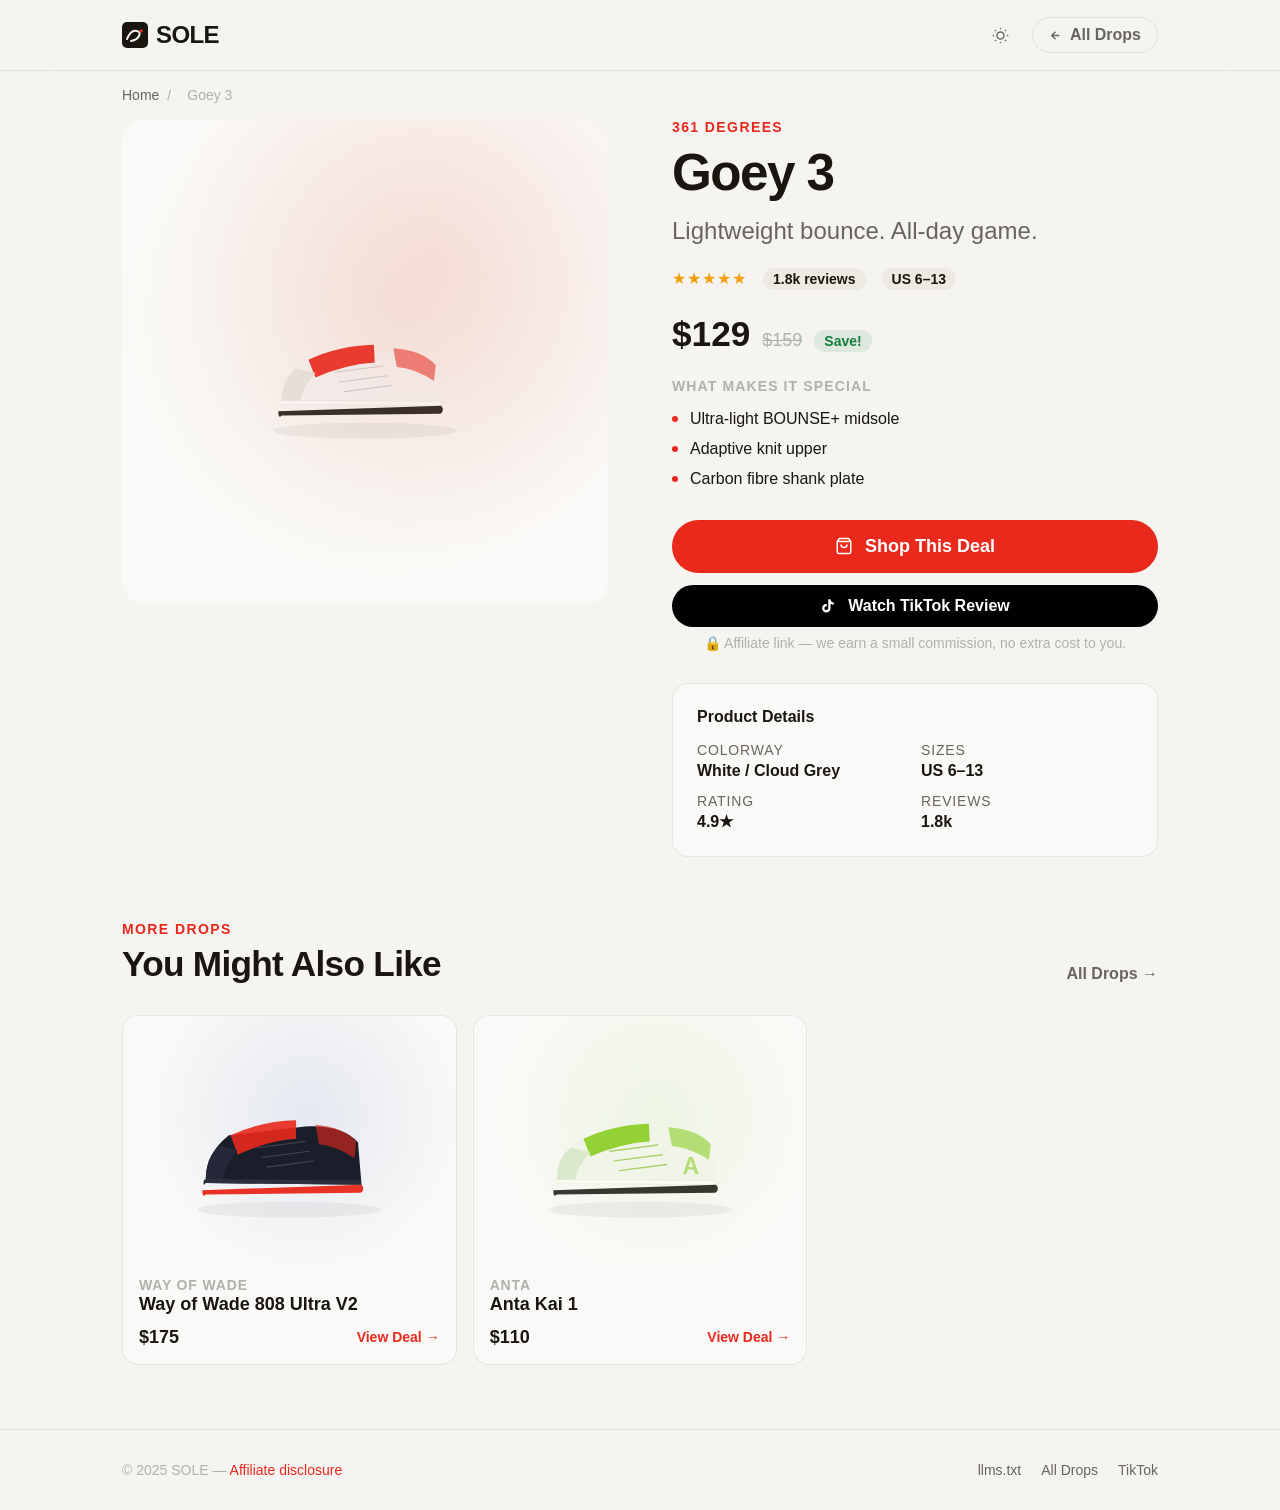
==== goey-3/index.html @ c6663be4 "update" ====
<!DOCTYPE html>
<html lang="en" data-theme="light">
<head>
<meta charset="UTF-8">
<meta name="viewport" content="width=device-width, initial-scale=1.0">
<title>SOLE — Loading…</title>
<meta name="description" content="Sneaker review — SOLE">
<link rel="preconnect" href="https://api.fontshare.com">
<link href="https://api.fontshare.com/v2/css?f[]=satoshi@400,500,700&f[]=cabinet-grotesk@700,800&display=swap" rel="stylesheet">
<style>
:root,[data-theme="light"]{
  --fd:'Cabinet Grotesk','Helvetica Neue',sans-serif;--fb:'Satoshi','Inter',sans-serif;
  --xs:clamp(.75rem,.7rem + .25vw,.875rem);--sm:clamp(.875rem,.8rem + .35vw,1rem);
  --base:clamp(1rem,.95rem + .25vw,1.125rem);--lg:clamp(1.125rem,1rem + .75vw,1.5rem);
  --xl:clamp(1.5rem,1.2rem + 1.25vw,2.25rem);--2xl:clamp(2rem,1.2rem + 2.5vw,3.5rem);
  --s1:.25rem;--s2:.5rem;--s3:.75rem;--s4:1rem;--s5:1.25rem;
  --s6:1.5rem;--s8:2rem;--s10:2.5rem;--s12:3rem;--s16:4rem;
  --bg:#f5f4f0;--sur:#faf9f7;--sur2:#fff;--suro:#edeae4;
  --bdr:rgba(28,22,10,.09);--txt:#18160f;--mut:#68655e;--fnt:#b2b0aa;
  --acc:#E8291C;--acch:#c41e13;--accbg:rgba(232,41,28,.07);
  --rsm:.375rem;--rmd:.5rem;--rlg:.75rem;--rxl:1rem;--r2xl:1.5rem;--rf:9999px;
  --sh1:0 1px 3px rgba(20,14,4,.06);--sh2:0 4px 18px rgba(20,14,4,.09);--sh3:0 14px 44px rgba(20,14,4,.13);
  --tr:180ms cubic-bezier(.16,1,.3,1);--w:1100px;
}
[data-theme="dark"]{
  --bg:#111010;--sur:#181715;--sur2:#1f1e1c;--suro:#252320;
  --bdr:rgba(255,250,235,.08);--txt:#e2e0da;--mut:#7a7870;--fnt:#4a4845;
  --acc:#FF4438;--acch:#FF3B2F;--accbg:rgba(255,68,56,.09);
  --sh1:0 1px 3px rgba(0,0,0,.22);--sh2:0 4px 18px rgba(0,0,0,.32);--sh3:0 14px 44px rgba(0,0,0,.48);
}
@media(prefers-color-scheme:dark){:root:not([data-theme]){--bg:#111010;--sur:#181715;--sur2:#1f1e1c;--suro:#252320;--bdr:rgba(255,250,235,.08);--txt:#e2e0da;--mut:#7a7870;--fnt:#4a4845;--acc:#FF4438;--acch:#FF3B2F;--accbg:rgba(255,68,56,.09);--sh1:0 1px 3px rgba(0,0,0,.22);--sh2:0 4px 18px rgba(0,0,0,.32);--sh3:0 14px 44px rgba(0,0,0,.48);}}
*,*::before,*::after{box-sizing:border-box;margin:0;padding:0}
html{-webkit-font-smoothing:antialiased;scroll-behavior:smooth}
body{font-family:var(--fb);font-size:var(--base);color:var(--txt);background:var(--bg);min-height:100dvh}
img,svg{display:block;max-width:100%}ul{list-style:none}button{cursor:pointer;background:none;border:none;font:inherit;color:inherit}a{color:inherit;text-decoration:none}h1,h2,h3{font-family:var(--fd);line-height:1.08;text-wrap:balance}p{text-wrap:pretty}:focus-visible{outline:2px solid var(--acc);outline-offset:3px;border-radius:var(--rsm)}a,button{transition:color var(--tr),background var(--tr),box-shadow var(--tr),transform var(--tr)}
.w{max-width:var(--w);margin-inline:auto;padding-inline:clamp(var(--s4),4vw,var(--s8))}
/* NAV */
.nav{position:sticky;top:0;z-index:100;background:color-mix(in oklab,var(--bg) 82%,transparent);backdrop-filter:blur(20px) saturate(1.4);-webkit-backdrop-filter:blur(20px) saturate(1.4);border-bottom:1px solid var(--bdr)}
.nr{display:flex;align-items:center;justify-content:space-between;padding-block:var(--s4);gap:var(--s4)}
.logo{display:flex;align-items:center;gap:var(--s2);font-family:var(--fd);font-size:var(--lg);font-weight:800;letter-spacing:-.025em}
.na{display:flex;align-items:center;gap:var(--s3)}
.bti{width:38px;height:38px;display:flex;align-items:center;justify-content:center;border-radius:var(--rmd);color:var(--mut)}.bti:hover{color:var(--txt);background:var(--suro)}
.bbk{display:inline-flex;align-items:center;gap:var(--s2);font-size:var(--sm);font-weight:600;color:var(--mut);padding:var(--s2) var(--s4);border-radius:var(--rf);border:1px solid var(--bdr)}.bbk:hover{color:var(--txt);border-color:var(--txt)}
/* BREADCRUMB */
.crumb{padding-block:var(--s4);font-size:var(--xs);color:var(--mut)}.crumb a{color:var(--mut)}.crumb a:hover{color:var(--acc)}.crumb span{color:var(--fnt);margin-inline:var(--s2)}
/* PRODUCT */
.prod{padding-bottom:clamp(var(--s12),6vw,var(--s20))}
.pg{display:grid;grid-template-columns:1fr 1fr;gap:clamp(var(--s8),5vw,var(--s16));align-items:start}
/* STAGE */
.stg{border-radius:var(--r2xl);aspect-ratio:1;display:flex;align-items:center;justify-content:center;position:relative;overflow:hidden}
.stg::before{content:'';position:absolute;inset:0;background:radial-gradient(ellipse at 65% 30%,rgba(232,41,28,.09) 0%,transparent 60%)}
.bwm{background:radial-gradient(circle at 55% 40%,#f5ece4 0%,var(--sur) 68%)}
.bwk{background:radial-gradient(circle at 55% 40%,#e4e8f0 0%,var(--sur) 68%)}
.bvv{background:radial-gradient(circle at 55% 40%,#eef5e4 0%,var(--sur) 68%)}
[data-theme="dark"] .bwm{background:radial-gradient(circle at 55% 40%,#2a2320 0%,var(--sur) 68%)}
[data-theme="dark"] .bwk{background:radial-gradient(circle at 55% 40%,#1e2228 0%,var(--sur) 68%)}
[data-theme="dark"] .bvv{background:radial-gradient(circle at 55% 40%,#20281e 0%,var(--sur) 68%)}
/* INFO */
.pey{font-size:var(--xs);font-weight:700;letter-spacing:.1em;text-transform:uppercase;color:var(--acc);margin-bottom:var(--s3)}
.pn{font-size:var(--2xl);font-weight:800;letter-spacing:-.03em;margin-bottom:var(--s4);line-height:1.0}
.pt{font-size:var(--lg);color:var(--mut);margin-bottom:var(--s5);line-height:1.4}
.mr{display:flex;align-items:center;gap:var(--s4);margin-bottom:var(--s6);font-size:var(--sm);flex-wrap:wrap}
.str{color:#f59e0b;letter-spacing:1px}
.mc{background:var(--suro);padding:3px 10px;border-radius:var(--rf);font-size:var(--xs);font-weight:600}
.prr{display:flex;align-items:baseline;gap:var(--s3);margin-bottom:var(--s6)}
.pp{font-family:var(--fd);font-size:var(--xl);font-weight:800}
.ppo{font-size:var(--base);color:var(--fnt);text-decoration:line-through}
.psv{font-size:var(--xs);font-weight:700;background:rgba(21,128,61,.1);color:#15803d;padding:3px 10px;border-radius:var(--rf)}
.fts{margin-bottom:var(--s8)}
.ftl{font-size:var(--xs);font-weight:700;letter-spacing:.08em;text-transform:uppercase;color:var(--fnt);margin-bottom:var(--s4)}
.flist{display:flex;flex-direction:column;gap:var(--s3)}
.fi{display:flex;align-items:center;gap:var(--s3);font-size:var(--sm)}
.fd{width:6px;height:6px;border-radius:50%;background:var(--acc);flex-shrink:0}
.cs{display:flex;flex-direction:column;gap:var(--s3)}
.bby{display:flex;align-items:center;justify-content:center;gap:var(--s3);background:var(--acc);color:#fff;padding:var(--s4) var(--s8);border-radius:var(--rf);font-size:var(--base);font-weight:700;width:100%}
.bby:hover{background:var(--acch);transform:translateY(-2px);box-shadow:0 10px 30px rgba(232,41,28,.32)}
.btt{display:flex;align-items:center;justify-content:center;gap:var(--s3);background:#010101;color:#fff;padding:var(--s3) var(--s8);border-radius:var(--rf);font-size:var(--sm);font-weight:700;width:100%}
.btt:hover{background:var(--acc);transform:translateY(-1px)}
.disc{font-size:var(--xs);color:var(--fnt);text-align:center;padding-top:var(--s2)}
.det{background:var(--sur);border:1px solid var(--bdr);border-radius:var(--rxl);padding:var(--s6);margin-top:var(--s8)}
.dtl{font-size:var(--sm);font-weight:700;margin-bottom:var(--s4)}
.dg{display:grid;grid-template-columns:1fr 1fr;gap:var(--s3)}
.di label{font-size:var(--xs);color:var(--mut);text-transform:uppercase;letter-spacing:.06em;display:block;margin-bottom:2px}
.di span{font-size:var(--sm);font-weight:600}
/* RELATED */
.rel{padding-block:clamp(var(--s12),5vw,var(--s16))}
.sh{display:flex;align-items:flex-end;justify-content:space-between;margin-bottom:var(--s8);flex-wrap:wrap;gap:var(--s4)}
.se{font-size:var(--xs);font-weight:700;letter-spacing:.1em;text-transform:uppercase;color:var(--acc);margin-bottom:var(--s2)}
.st2{font-size:var(--xl);font-weight:800;letter-spacing:-.02em}
.rg{display:grid;grid-template-columns:repeat(auto-fill,minmax(min(260px,100%),1fr));gap:var(--s4)}
.mc2{background:var(--sur);border:1px solid var(--bdr);border-radius:var(--rxl);overflow:hidden;cursor:pointer;transition:transform var(--tr),box-shadow var(--tr)}
.mc2:hover{transform:translateY(-4px);box-shadow:var(--sh2)}
.ms{aspect-ratio:4/3;display:flex;align-items:center;justify-content:center}
.mb{padding:var(--s3) var(--s4) var(--s4)}
.mbn{font-size:var(--xs);color:var(--fnt);text-transform:uppercase;letter-spacing:.06em;font-weight:600;margin-bottom:2px}
.mnn{font-family:var(--fd);font-size:var(--base);font-weight:700;margin-bottom:var(--s3)}
.mf{display:flex;align-items:center;justify-content:space-between}
.mp{font-family:var(--fd);font-size:var(--base);font-weight:800}
.mc3{font-size:var(--xs);font-weight:700;color:var(--acc)}
/* FOOTER */
.ft{padding-block:var(--s8);border-top:1px solid var(--bdr)}
.fr{display:flex;align-items:center;justify-content:space-between;flex-wrap:wrap;gap:var(--s4)}
.fn{font-size:var(--xs);color:var(--fnt)}.fn a{color:var(--acc)}
.fl{display:flex;gap:var(--s5)}.fl a{font-size:var(--xs);color:var(--mut)}.fl a:hover{color:var(--txt)}
/* SKELETON */
@keyframes shimmer{0%{background-position:-200% 0}100%{background-position:200% 0}}
.sk{background:linear-gradient(90deg,var(--suro) 25%,var(--sur2) 50%,var(--suro) 75%);background-size:200% 100%;animation:shimmer 1.5s ease-in-out infinite;border-radius:var(--rmd)}
.r{opacity:0;transform:translateY(20px);transition:opacity .45s ease,transform .45s ease}.r.on{opacity:1;transform:none}
@media(max-width:768px){.pg{grid-template-columns:1fr}.dg{grid-template-columns:1fr}.fr{flex-direction:column;text-align:center}}
</style>
</head>
<body>

<nav class="nav" role="navigation" aria-label="Main">
  <div class="w"><div class="nr">
    <a href="../index.html" class="logo" aria-label="SOLE home">
      <svg width="26" height="26" viewBox="0 0 26 26" fill="none" aria-hidden="true"><rect width="26" height="26" rx="5" fill="currentColor"/><path d="M5 17 Q9 7 15 9 Q19 10 17 14 Q15 18 9 19" stroke="var(--bg)" stroke-width="2" stroke-linecap="round" fill="none"/><circle cx="19" cy="9" r="1.8" fill="var(--acc)"/></svg>
      SOLE
    </a>
    <div class="na">
      <button class="bti" data-tt aria-label="Toggle theme"><svg width="17" height="17" viewBox="0 0 24 24" fill="none" stroke="currentColor" stroke-width="2"><circle cx="12" cy="12" r="5"/><path d="M12 1v2M12 21v2M4.22 4.22l1.42 1.42M18.36 18.36l1.42 1.42M1 12h2M21 12h2M4.22 19.78l1.42-1.42M18.36 5.64l1.42-1.42"/></svg></button>
      <a href="../index.html" class="bbk"><svg width="13" height="13" viewBox="0 0 24 24" fill="none" stroke="currentColor" stroke-width="2.5"><path d="M19 12H5M12 19l-7-7 7-7"/></svg>All Drops</a>
    </div>
  </div></div>
</nav>

<main>
<div class="w"><nav class="crumb" aria-label="Breadcrumb"><a href="../index.html">Home</a><span>/</span><span id="crumb-name" aria-current="page">Loading…</span></nav></div>

<section class="prod" aria-labelledby="h1">
  <div class="w"><div class="pg">
    <div class="r"><div class="stg" id="shoe-stage"><div class="sk" style="width:72%;aspect-ratio:2;border-radius:var(--rlg)"></div></div></div>
    <div class="r" style="transition-delay:80ms">
      <p class="pey" id="p-brand">—</p>
      <h1 class="pn" id="h1">Loading…</h1>
      <p class="pt" id="p-tagline"></p>
      <div class="mr"><span class="str">&#9733;&#9733;&#9733;&#9733;&#9733;</span><span id="p-reviews" class="mc"></span><span id="p-sizes" class="mc"></span></div>
      <div class="prr"><span class="pp" id="p-price"></span><span class="ppo" id="p-price-old" style="display:none"></span><span class="psv" id="p-save" style="display:none">Save!</span></div>
      <div class="fts"><p class="ftl">What makes it special</p><ul class="flist" id="feat-list"><li class="fi"><span class="sk" style="height:1em;width:60%"></span></li><li class="fi"><span class="sk" style="height:1em;width:50%"></span></li><li class="fi"><span class="sk" style="height:1em;width:55%"></span></li></ul></div>
      <div class="cs">
        <a id="btn-buy" href="#" target="_blank" rel="noopener noreferrer" class="bby"><svg width="18" height="18" viewBox="0 0 24 24" fill="none" stroke="currentColor" stroke-width="2"><path d="M6 2 3 6v14a2 2 0 002 2h14a2 2 0 002-2V6l-3-4z"/><line x1="3" y1="6" x2="21" y2="6"/><path d="M16 10a4 4 0 01-8 0"/></svg>Shop This Deal</a>
        <a id="btn-tt" href="#" target="_blank" rel="noopener noreferrer" class="btt"><svg width="16" height="16" viewBox="0 0 24 24" fill="currentColor"><path d="M19.59 6.69a4.83 4.83 0 01-3.77-4.25V2h-3.45v13.67a2.89 2.89 0 01-2.88 2.5 2.89 2.89 0 01-2.89-2.89 2.89 2.89 0 012.89-2.89c.28 0 .54.04.79.1V9.01a6.33 6.33 0 00-.79-.05 6.34 6.34 0 00-6.34 6.34 6.34 6.34 0 006.34 6.34 6.34 6.34 0 006.33-6.34V8.69a8.22 8.22 0 004.81 1.54V6.79a4.85 4.85 0 01-1.04-.1z"/></svg>Watch TikTok Review</a>
      </div>
      <p class="disc">&#128274; Affiliate link — we earn a small commission, no extra cost to you.</p>
      <div class="det r" style="transition-delay:160ms"><p class="dtl">Product Details</p>
        <div class="dg">
          <div class="di"><label>Colorway</label><span id="d-color">—</span></div>
          <div class="di"><label>Sizes</label><span id="d-sizes">—</span></div>
          <div class="di"><label>Rating</label><span id="d-rating">—</span></div>
          <div class="di"><label>Reviews</label><span id="d-reviews">—</span></div>
        </div>
      </div>
    </div>
  </div></div>
</section>

<section class="rel" aria-labelledby="rel-h">
  <div class="w">
    <div class="sh"><div><p class="se">More Drops</p><h2 class="st2" id="rel-h">You Might Also Like</h2></div><a href="../index.html" style="font-size:var(--sm);font-weight:600;color:var(--mut)">All Drops &rarr;</a></div>
    <div class="rg" id="related"></div>
  </div>
</section>
</main>

<footer class="ft" role="contentinfo"><div class="w"><div class="fr">
  <p class="fn">&copy; 2025 SOLE &mdash; <a href="../llms.txt" target="_blank">Affiliate disclosure</a></p>
  <nav class="fl" aria-label="Footer"><a href="../llms.txt" target="_blank">llms.txt</a><a href="../index.html">All Drops</a><a href="https://www.tiktok.com/@yourusername" target="_blank" rel="noopener noreferrer">TikTok</a></nav>
</div></div></footer>

<script>
    /* Auto-detect PRODUCT_ID from URL slug — works on GitHub Pages */
var PRODUCT_ID = (function() {
  var path = window.location.pathname; // e.g. /goey-3/ or /goey-3/index.html
  var parts = path.replace(/\/index\.html$/, '').split('/').filter(Boolean);
  return parts[parts.length - 1] || 'goey-3'; // last non-empty segment
})();
/* ── CHANGE THIS ONE LINE per product page ── */
// var PRODUCT_ID = 'goey-3'; // ← 'goey-3' | 'wade-808-ultra-v2' | 'kai-1'

(function(){var t=document.querySelector('[data-tt]'),r=document.documentElement;var d=matchMedia('(prefers-color-scheme:dark)').matches?'dark':'light';r.setAttribute('data-theme',d);if(t)t.addEventListener('click',function(){d=d==='dark'?'light':'dark';r.setAttribute('data-theme',d);t.innerHTML=d==='dark'?'<svg width="17" height="17" viewBox="0 0 24 24" fill="none" stroke="currentColor" stroke-width="2"><circle cx="12" cy="12" r="5"/><path d="M12 1v2M12 21v2M4.22 4.22l1.42 1.42M18.36 18.36l1.42 1.42M1 12h2M21 12h2M4.22 19.78l1.42-1.42M18.36 5.64l1.42-1.42"/></svg>':'<svg width="17" height="17" viewBox="0 0 24 24" fill="none" stroke="currentColor" stroke-width="2"><path d="M21 12.79A9 9 0 1 1 11.21 3 7 7 0 0 0 21 12.79z"/></svg>';});})();
var io=new IntersectionObserver(function(e){e.forEach(function(el){if(el.isIntersecting){el.target.classList.add('on');io.unobserve(el.target);}});},{threshold:.08});
document.querySelectorAll('.r').forEach(function(el){io.observe(el);});

var SVGS={
  'goey-3':'<svg viewBox="0 0 260 180" width="230" fill="none"><ellipse cx="130" cy="168" rx="104" ry="9" fill="rgba(0,0,0,.05)"/><path d="M36 138 Q34 108 64 88 L150 79 Q194 77 212 96 L216 140Z" fill="#f4f1ee"/><path d="M66 88 Q100 72 140 71 L141 91 Q108 93 74 108Z" fill="#E8291C" opacity=".9"/><path d="M162 75 Q194 77 210 94 L208 112 Q188 98 166 96Z" fill="#E8291C" opacity=".55"/><path d="M36 138 Q35 110 52 98 L74 103 Q58 120 56 138Z" fill="#e8e2dc"/><path d="M34 134 Q32 143 36 138 L216 140 Q219 147 215 135Z" fill="#faf9f7" stroke="rgba(0,0,0,.06)" stroke-width=".8"/><path d="M32 146 Q32 155 36 151 L214 149 Q218 149 218 143 L216 140Z" fill="#18160f" opacity=".88"/><line x1="96" y1="102" x2="150" y2="95" stroke="#ccc" stroke-width="1.3" stroke-linecap="round"/><line x1="101" y1="113" x2="155" y2="106" stroke="#ccc" stroke-width="1.3" stroke-linecap="round"/><line x1="107" y1="124" x2="160" y2="117" stroke="#ccc" stroke-width="1.3" stroke-linecap="round"/></svg>',
  'wade-808-ultra-v2':'<svg viewBox="0 0 260 180" width="230" fill="none"><ellipse cx="130" cy="168" rx="104" ry="9" fill="rgba(0,0,0,.05)"/><path d="M36 138 Q34 106 62 84 L148 74 Q190 72 208 92 L212 140Z" fill="#1a1e2a"/><path d="M64 84 Q98 68 138 67 L138 88 Q106 90 72 106Z" fill="#E8291C" opacity=".9"/><path d="M160 72 Q190 74 206 91 L204 110 Q184 96 164 94Z" fill="#E8291C" opacity=".6"/><path d="M36 138 Q35 108 52 96 L72 101 Q56 118 54 138Z" fill="#242838"/><path d="M34 134 Q32 143 36 138 L212 140 Q216 148 210 135Z" fill="#2a2e3e" stroke="rgba(255,255,255,.05)" stroke-width=".8"/><path d="M32 146 Q32 155 36 151 L210 149 Q214 149 214 143 L212 140Z" fill="#E8291C" opacity=".95"/><line x1="94" y1="98" x2="148" y2="91" stroke="rgba(255,255,255,.18)" stroke-width="1.2" stroke-linecap="round"/><line x1="99" y1="109" x2="153" y2="102" stroke="rgba(255,255,255,.18)" stroke-width="1.2" stroke-linecap="round"/><line x1="105" y1="120" x2="158" y2="113" stroke="rgba(255,255,255,.18)" stroke-width="1.2" stroke-linecap="round"/></svg>',
  'kai-1':'<svg viewBox="0 0 260 180" width="230" fill="none"><ellipse cx="130" cy="168" rx="104" ry="9" fill="rgba(0,0,0,.05)"/><path d="M36 138 Q34 108 64 88 L150 79 Q194 77 212 96 L216 140Z" fill="#f0f5e8"/><path d="M66 88 Q100 72 140 71 L141 91 Q108 93 74 108Z" fill="#84cc16" opacity=".85"/><path d="M162 75 Q194 77 210 94 L208 112 Q188 98 166 96Z" fill="#84cc16" opacity=".55"/><path d="M36 138 Q35 110 52 98 L74 103 Q58 120 56 138Z" fill="#dce8cc"/><text x="178" y="128" font-size="26" font-weight="900" fill="#84cc16" opacity=".55" font-family="sans-serif">A</text><path d="M34 134 Q32 143 36 138 L216 140 Q219 147 215 135Z" fill="#f8fcf0" stroke="rgba(0,0,0,.05)" stroke-width=".8"/><path d="M32 146 Q32 155 36 151 L214 149 Q218 149 218 143 L216 140Z" fill="#18160f" opacity=".85"/><line x1="96" y1="102" x2="150" y2="95" stroke="#aad06c" stroke-width="1.5" stroke-linecap="round"/><line x1="101" y1="113" x2="155" y2="106" stroke="#aad06c" stroke-width="1.5" stroke-linecap="round"/><line x1="107" y1="124" x2="160" y2="117" stroke="#aad06c" stroke-width="1.5" stroke-linecap="round"/></svg>'
};
var BGS={'goey-3':'bwm','wade-808-ultra-v2':'bwk','kai-1':'bvv'};

fetch('../products.json').then(function(r){return r.json();}).then(function(data){
  var p=data[PRODUCT_ID];
  if(!p)return;
  document.title='SOLE — '+p.name;
  document.querySelector('meta[name="description"]').content=p.tagline+' — SOLE';
  document.getElementById('crumb-name').textContent=p.name;
  document.getElementById('p-brand').textContent=p.brand;
  document.getElementById('h1').textContent=p.name;
  document.getElementById('p-tagline').textContent=p.tagline;
  document.getElementById('p-reviews').textContent=p.reviews+' reviews';
  document.getElementById('p-sizes').textContent=p.sizes;
  document.getElementById('p-price').textContent=p.price;
  document.getElementById('d-color').textContent=p.colorway;
  document.getElementById('d-sizes').textContent=p.sizes;
  document.getElementById('d-rating').textContent=p.rating+'★';
  document.getElementById('d-reviews').textContent=p.reviews;
  if(p.price_original){var o=document.getElementById('p-price-old');o.textContent=p.price_original;o.style.display='';document.getElementById('p-save').style.display='';}
  document.getElementById('feat-list').innerHTML=[p.feature1,p.feature2,p.feature3].map(function(f){return '<li class="fi"><span class="fd"></span>'+f+'</li>';}).join('');
  document.getElementById('btn-buy').href=p['affiliate-link'];
  document.getElementById('btn-tt').href=p['tiktok-link'];
  var stg=document.getElementById('shoe-stage');
  stg.className='stg '+(BGS[PRODUCT_ID]||'bwm');
  stg.innerHTML=SVGS[PRODUCT_ID]||'';
  // Related
  var rg=document.getElementById('related');
  Object.keys(data).forEach(function(k){
    if(k===PRODUCT_ID)return;
    var rp=data[k],fn=SVGS[k]||'',bg=BGS[k]||'bwm';
    var d2=document.createElement('article');
    d2.className='mc2';
    d2.innerHTML='<div class="ms '+bg+'">'+fn+'</div><div class="mb"><p class="mbn">'+rp.brand+'</p><h3 class="mnn">'+rp.name+'</h3><div class="mf"><span class="mp">'+rp.price+'</span><span class="mc3">View Deal &rarr;</span></div></div>';
    d2.addEventListener('click',function(){window.open(rp['affiliate-link'],'_blank','noopener,noreferrer');});
    rg.appendChild(d2);
  });
  document.querySelectorAll('.r').forEach(function(el){io.observe(el);});
});
</script>
</body>
</html>
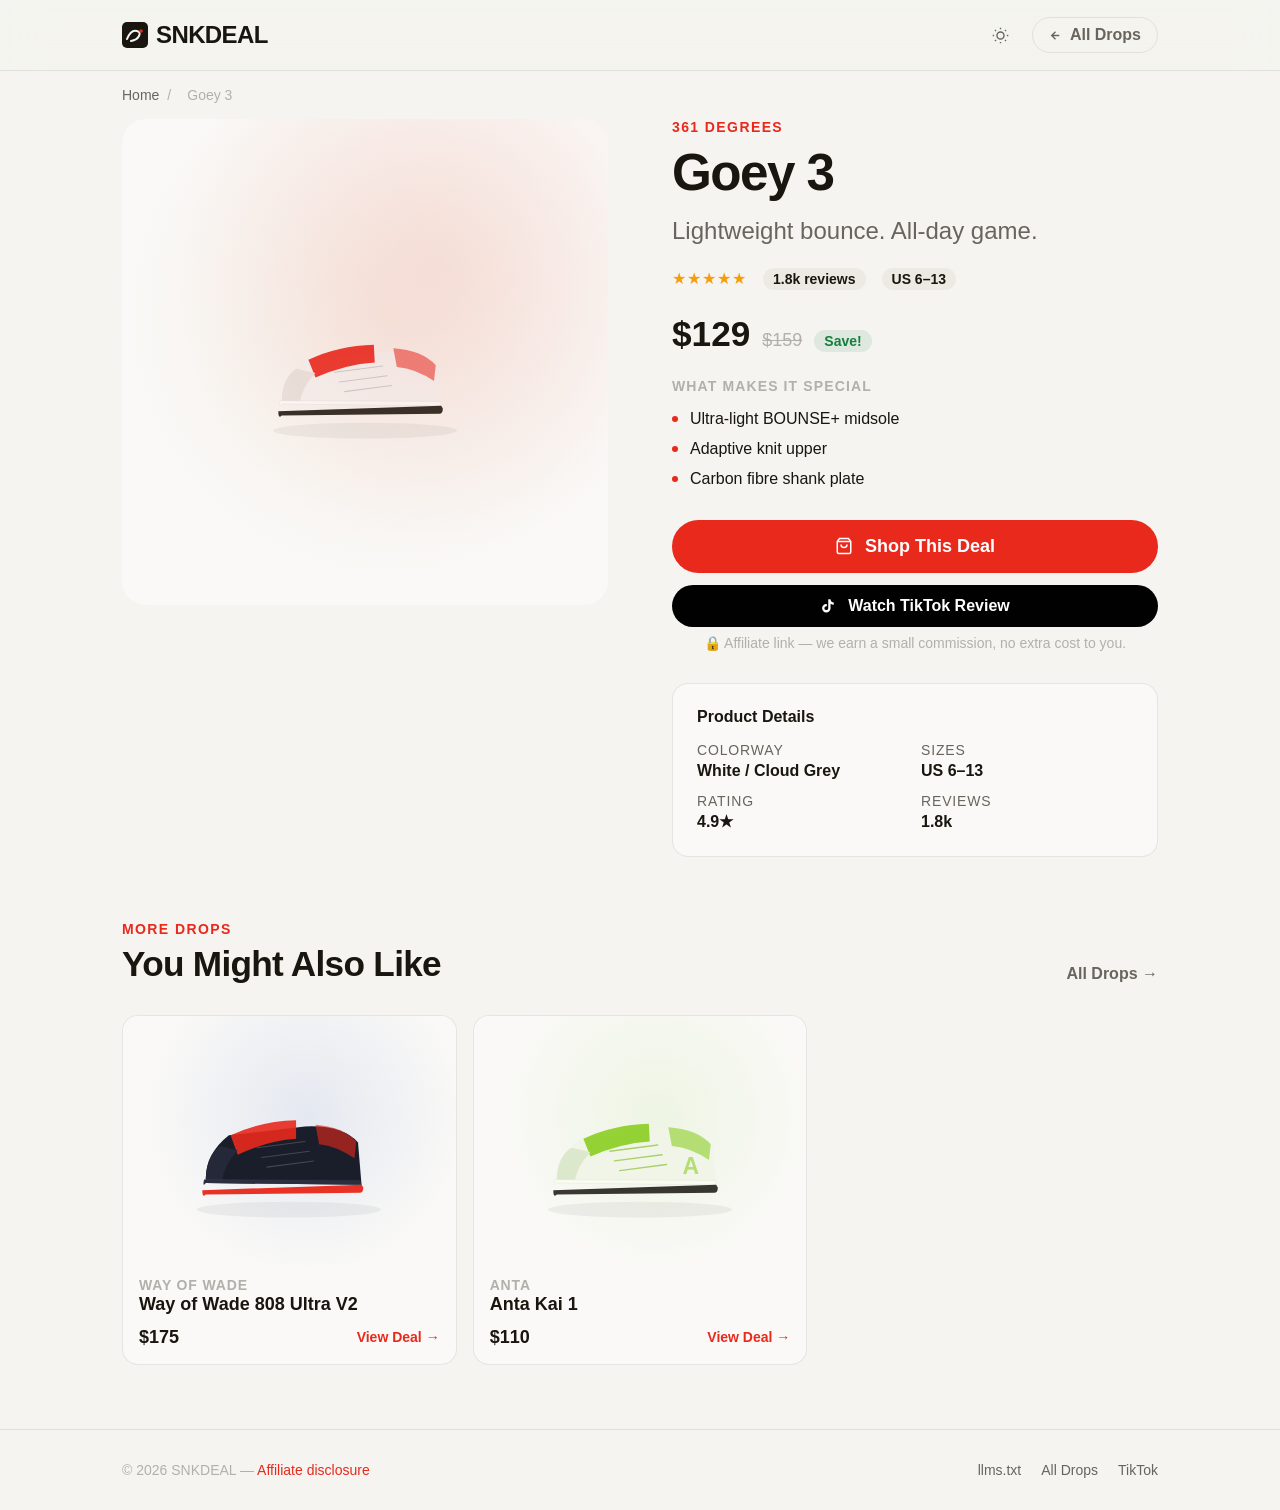
==== commit cd93dbc2: "updaate" ====
--- a/goey-3/index.html
+++ b/goey-3/index.html
@@ -3,8 +3,11 @@
 <head>
 <meta charset="UTF-8">
 <meta name="viewport" content="width=device-width, initial-scale=1.0">
-<title>SOLE — Loading…</title>
-<meta name="description" content="Sneaker review — SOLE">
+<title>SNKDEAL - Loading…</title>
+<meta name="description" content="Sneaker deal reviewed by @popwiremedia on TikTok.">
+<meta name="author" content="popwiremedia">
+<!-- canonical, OG, Twitter filled dynamically by JS below -->
+<script type="application/ld+json" id="ld-product"></script>
 <link rel="preconnect" href="https://api.fontshare.com">
 <link href="https://api.fontshare.com/v2/css?f[]=satoshi@400,500,700&f[]=cabinet-grotesk@700,800&display=swap" rel="stylesheet">
 <style>
@@ -113,9 +116,9 @@
 
 <nav class="nav" role="navigation" aria-label="Main">
   <div class="w"><div class="nr">
-    <a href="../index.html" class="logo" aria-label="SOLE home">
+    <a href="../index.html" class="logo" aria-label="SNKDEAL home">
       <svg width="26" height="26" viewBox="0 0 26 26" fill="none" aria-hidden="true"><rect width="26" height="26" rx="5" fill="currentColor"/><path d="M5 17 Q9 7 15 9 Q19 10 17 14 Q15 18 9 19" stroke="var(--bg)" stroke-width="2" stroke-linecap="round" fill="none"/><circle cx="19" cy="9" r="1.8" fill="var(--acc)"/></svg>
-      SOLE
+      SNKDEAL
     </a>
     <div class="na">
       <button class="bti" data-tt aria-label="Toggle theme"><svg width="17" height="17" viewBox="0 0 24 24" fill="none" stroke="currentColor" stroke-width="2"><circle cx="12" cy="12" r="5"/><path d="M12 1v2M12 21v2M4.22 4.22l1.42 1.42M18.36 18.36l1.42 1.42M1 12h2M21 12h2M4.22 19.78l1.42-1.42M18.36 5.64l1.42-1.42"/></svg></button>
@@ -163,8 +166,8 @@
 </main>
 
 <footer class="ft" role="contentinfo"><div class="w"><div class="fr">
-  <p class="fn">&copy; 2025 SOLE &mdash; <a href="../llms.txt" target="_blank">Affiliate disclosure</a></p>
-  <nav class="fl" aria-label="Footer"><a href="../llms.txt" target="_blank">llms.txt</a><a href="../index.html">All Drops</a><a href="https://www.tiktok.com/@yourusername" target="_blank" rel="noopener noreferrer">TikTok</a></nav>
+  <p class="fn">&copy; 2026 SNKDEAL &mdash; <a href="../llms.txt" target="_blank">Affiliate disclosure</a></p>
+  <nav class="fl" aria-label="Footer"><a href="../llms.txt" target="_blank">llms.txt</a><a href="../index.html">All Drops</a><a href="https://www.tiktok.com/@popwiremedia" target="_blank" rel="noopener noreferrer">TikTok</a></nav>
 </div></div></footer>
 
 <script>
@@ -191,8 +194,8 @@
 fetch('../products.json').then(function(r){return r.json();}).then(function(data){
   var p=data[PRODUCT_ID];
   if(!p)return;
-  document.title='SOLE — '+p.name;
-  document.querySelector('meta[name="description"]').content=p.tagline+' — SOLE';
+  document.title='SNKDEAL — '+p.name;
+  document.querySelector('meta[name="description"]').content=p.tagline+' — SNKDEAL';
   document.getElementById('crumb-name').textContent=p.name;
   document.getElementById('p-brand').textContent=p.brand;
   document.getElementById('h1').textContent=p.name;
@@ -224,6 +227,61 @@
   });
   document.querySelectorAll('.r').forEach(function(el){io.observe(el);});
 });
+
+// SEO — dynamic meta + structured data
+document.title = p.name + ' Deal — SNKDEAL';
+document.querySelector('meta[name="description"]').content =
+  p.name + ' by ' + p.brand + '. ' + p.tagline + ' Reviewed by @popwiremedia on TikTok. Now ' + p.price + '.';
+
+// Canonical
+var canon = document.createElement('link');
+canon.rel = 'canonical';
+canon.href = 'https://snkdeal.github.io/' + PRODUCT_ID + '/';
+document.head.appendChild(canon);
+
+// Open Graph
+var ogTags = [
+  ['og:type','product'],
+  ['og:title', p.name + ' Deal — SNKDEAL'],
+  ['og:description', p.tagline + ' Reviewed by @popwiremedia. ' + p.price],
+  ['og:url', 'https://snkdeal.github.io/' + PRODUCT_ID + '/'],
+  ['og:site_name', 'SNKDEAL'],
+  ['twitter:card', 'summary_large_image'],
+  ['twitter:site', '@popwiremedia'],
+  ['twitter:title', p.name + ' — ' + p.price],
+  ['twitter:description', p.tagline]
+];
+ogTags.forEach(function(t) {
+  var m = document.createElement('meta');
+  m.setAttribute(t[0].startsWith('twitter') ? 'name' : 'property', t[0]);
+  m.content = t[1]; document.head.appendChild(m);
+});
+
+// JSON-LD Product structured data (helps Google Shopping)
+document.getElementById('ld-product').textContent = JSON.stringify({
+  "@context": "https://schema.org",
+  "@type": "Product",
+  "name": p.name,
+  "brand": { "@type": "Brand", "name": p.brand },
+  "description": p.tagline,
+  "offers": {
+    "@type": "Offer",
+    "price": p.price.replace('$',''),
+    "priceCurrency": "USD",
+    "availability": "https://schema.org/InStock",
+    "url": p['affiliate-link']
+  },
+  "aggregateRating": {
+    "@type": "AggregateRating",
+    "ratingValue": p.rating,
+    "reviewCount": p.reviews.replace('k','000')
+  },
+  "author": {
+    "@type": "Person",
+    "name": "popwiremedia",
+    "sameAs": "https://www.tiktok.com/@popwiremedia"
+  }
+});
 </script>
 </body>
 </html>
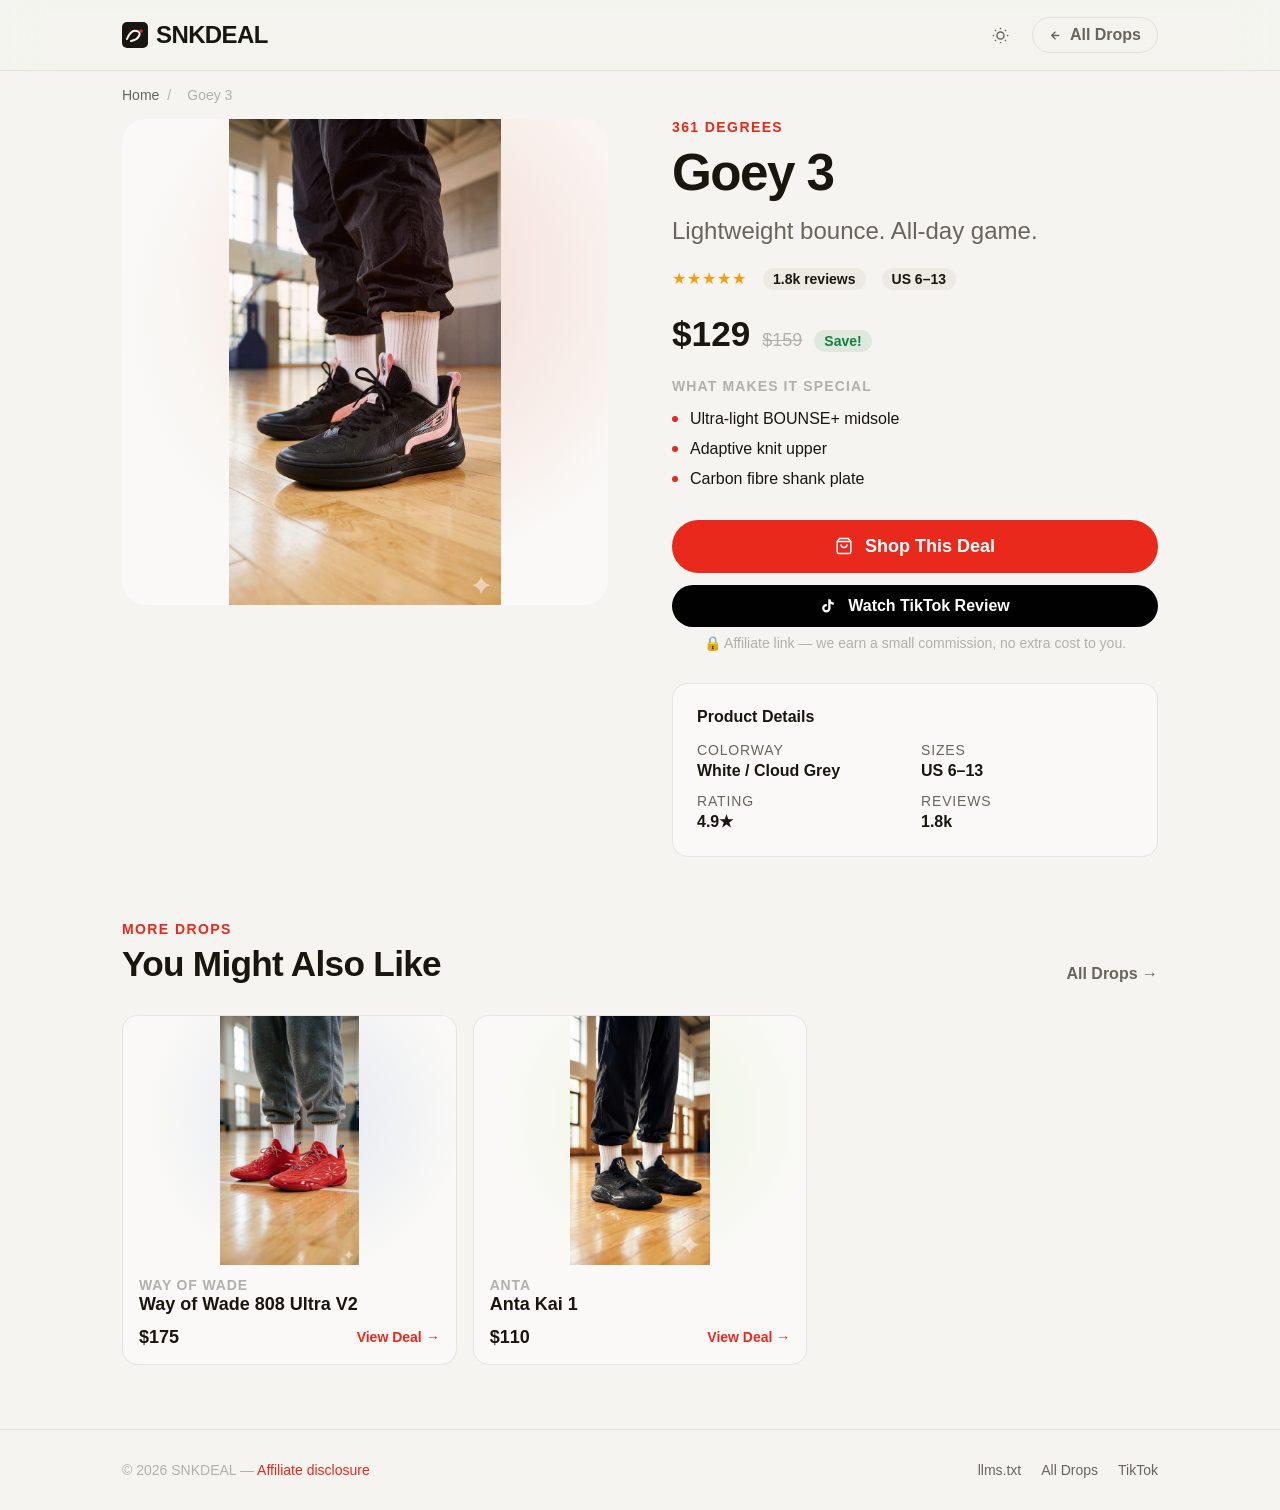
==== commit 5ca1efce: "updated products" ====
--- a/goey-3/index.html
+++ b/goey-3/index.html
@@ -11,6 +11,13 @@
 <link rel="preconnect" href="https://api.fontshare.com">
 <link href="https://api.fontshare.com/v2/css?f[]=satoshi@400,500,700&f[]=cabinet-grotesk@700,800&display=swap" rel="stylesheet">
 <style>
+    .stg img,
+.ms img {
+  width: 100%;
+  height: 100%;
+  object-fit: contain;
+  display: block;
+}
 :root,[data-theme="light"]{
   --fd:'Cabinet Grotesk','Helvetica Neue',sans-serif;--fb:'Satoshi','Inter',sans-serif;
   --xs:clamp(.75rem,.7rem + .25vw,.875rem);--sm:clamp(.875rem,.8rem + .35vw,1rem);
@@ -171,117 +178,272 @@
 </div></div></footer>
 
 <script>
-    /* Auto-detect PRODUCT_ID from URL slug — works on GitHub Pages */
-var PRODUCT_ID = (function() {
+/* Auto-detect PRODUCT_ID from URL slug — works on GitHub Pages */
+var PRODUCT_ID = (function () {
   var path = window.location.pathname; // e.g. /goey-3/ or /goey-3/index.html
   var parts = path.replace(/\/index\.html$/, '').split('/').filter(Boolean);
-  return parts[parts.length - 1] || 'goey-3'; // last non-empty segment
+  return parts[parts.length - 1] || 'goey-3';
 })();
-/* ── CHANGE THIS ONE LINE per product page ── */
-// var PRODUCT_ID = 'goey-3'; // ← 'goey-3' | 'wade-808-ultra-v2' | 'kai-1'
-
-(function(){var t=document.querySelector('[data-tt]'),r=document.documentElement;var d=matchMedia('(prefers-color-scheme:dark)').matches?'dark':'light';r.setAttribute('data-theme',d);if(t)t.addEventListener('click',function(){d=d==='dark'?'light':'dark';r.setAttribute('data-theme',d);t.innerHTML=d==='dark'?'<svg width="17" height="17" viewBox="0 0 24 24" fill="none" stroke="currentColor" stroke-width="2"><circle cx="12" cy="12" r="5"/><path d="M12 1v2M12 21v2M4.22 4.22l1.42 1.42M18.36 18.36l1.42 1.42M1 12h2M21 12h2M4.22 19.78l1.42-1.42M18.36 5.64l1.42-1.42"/></svg>':'<svg width="17" height="17" viewBox="0 0 24 24" fill="none" stroke="currentColor" stroke-width="2"><path d="M21 12.79A9 9 0 1 1 11.21 3 7 7 0 0 0 21 12.79z"/></svg>';});})();
-var io=new IntersectionObserver(function(e){e.forEach(function(el){if(el.isIntersecting){el.target.classList.add('on');io.unobserve(el.target);}});},{threshold:.08});
-document.querySelectorAll('.r').forEach(function(el){io.observe(el);});
-
-var SVGS={
-  'goey-3':'<svg viewBox="0 0 260 180" width="230" fill="none"><ellipse cx="130" cy="168" rx="104" ry="9" fill="rgba(0,0,0,.05)"/><path d="M36 138 Q34 108 64 88 L150 79 Q194 77 212 96 L216 140Z" fill="#f4f1ee"/><path d="M66 88 Q100 72 140 71 L141 91 Q108 93 74 108Z" fill="#E8291C" opacity=".9"/><path d="M162 75 Q194 77 210 94 L208 112 Q188 98 166 96Z" fill="#E8291C" opacity=".55"/><path d="M36 138 Q35 110 52 98 L74 103 Q58 120 56 138Z" fill="#e8e2dc"/><path d="M34 134 Q32 143 36 138 L216 140 Q219 147 215 135Z" fill="#faf9f7" stroke="rgba(0,0,0,.06)" stroke-width=".8"/><path d="M32 146 Q32 155 36 151 L214 149 Q218 149 218 143 L216 140Z" fill="#18160f" opacity=".88"/><line x1="96" y1="102" x2="150" y2="95" stroke="#ccc" stroke-width="1.3" stroke-linecap="round"/><line x1="101" y1="113" x2="155" y2="106" stroke="#ccc" stroke-width="1.3" stroke-linecap="round"/><line x1="107" y1="124" x2="160" y2="117" stroke="#ccc" stroke-width="1.3" stroke-linecap="round"/></svg>',
-  'wade-808-ultra-v2':'<svg viewBox="0 0 260 180" width="230" fill="none"><ellipse cx="130" cy="168" rx="104" ry="9" fill="rgba(0,0,0,.05)"/><path d="M36 138 Q34 106 62 84 L148 74 Q190 72 208 92 L212 140Z" fill="#1a1e2a"/><path d="M64 84 Q98 68 138 67 L138 88 Q106 90 72 106Z" fill="#E8291C" opacity=".9"/><path d="M160 72 Q190 74 206 91 L204 110 Q184 96 164 94Z" fill="#E8291C" opacity=".6"/><path d="M36 138 Q35 108 52 96 L72 101 Q56 118 54 138Z" fill="#242838"/><path d="M34 134 Q32 143 36 138 L212 140 Q216 148 210 135Z" fill="#2a2e3e" stroke="rgba(255,255,255,.05)" stroke-width=".8"/><path d="M32 146 Q32 155 36 151 L210 149 Q214 149 214 143 L212 140Z" fill="#E8291C" opacity=".95"/><line x1="94" y1="98" x2="148" y2="91" stroke="rgba(255,255,255,.18)" stroke-width="1.2" stroke-linecap="round"/><line x1="99" y1="109" x2="153" y2="102" stroke="rgba(255,255,255,.18)" stroke-width="1.2" stroke-linecap="round"/><line x1="105" y1="120" x2="158" y2="113" stroke="rgba(255,255,255,.18)" stroke-width="1.2" stroke-linecap="round"/></svg>',
-  'kai-1':'<svg viewBox="0 0 260 180" width="230" fill="none"><ellipse cx="130" cy="168" rx="104" ry="9" fill="rgba(0,0,0,.05)"/><path d="M36 138 Q34 108 64 88 L150 79 Q194 77 212 96 L216 140Z" fill="#f0f5e8"/><path d="M66 88 Q100 72 140 71 L141 91 Q108 93 74 108Z" fill="#84cc16" opacity=".85"/><path d="M162 75 Q194 77 210 94 L208 112 Q188 98 166 96Z" fill="#84cc16" opacity=".55"/><path d="M36 138 Q35 110 52 98 L74 103 Q58 120 56 138Z" fill="#dce8cc"/><text x="178" y="128" font-size="26" font-weight="900" fill="#84cc16" opacity=".55" font-family="sans-serif">A</text><path d="M34 134 Q32 143 36 138 L216 140 Q219 147 215 135Z" fill="#f8fcf0" stroke="rgba(0,0,0,.05)" stroke-width=".8"/><path d="M32 146 Q32 155 36 151 L214 149 Q218 149 218 143 L216 140Z" fill="#18160f" opacity=".85"/><line x1="96" y1="102" x2="150" y2="95" stroke="#aad06c" stroke-width="1.5" stroke-linecap="round"/><line x1="101" y1="113" x2="155" y2="106" stroke="#aad06c" stroke-width="1.5" stroke-linecap="round"/><line x1="107" y1="124" x2="160" y2="117" stroke="#aad06c" stroke-width="1.5" stroke-linecap="round"/></svg>'
+
+(function () {
+  var t = document.querySelector('[data-tt]');
+  var r = document.documentElement;
+  var d = matchMedia('(prefers-color-scheme:dark)').matches ? 'dark' : 'light';
+  r.setAttribute('data-theme', d);
+
+  if (t) {
+    t.addEventListener('click', function () {
+      d = d === 'dark' ? 'light' : 'dark';
+      r.setAttribute('data-theme', d);
+      t.innerHTML =
+        d === 'dark'
+          ? '<svg width="17" height="17" viewBox="0 0 24 24" fill="none" stroke="currentColor" stroke-width="2"><circle cx="12" cy="12" r="5"/><path d="M12 1v2M12 21v2M4.22 4.22l1.42 1.42M18.36 18.36l1.42 1.42M1 12h2M21 12h2M4.22 19.78l1.42-1.42M18.36 5.64l1.42-1.42"/></svg>'
+          : '<svg width="17" height="17" viewBox="0 0 24 24" fill="none" stroke="currentColor" stroke-width="2"><path d="M21 12.79A9 9 0 1 1 11.21 3 7 7 0 0 0 21 12.79z"/></svg>';
+    });
+  }
+})();
+
+var io = new IntersectionObserver(function (entries) {
+  entries.forEach(function (el) {
+    if (el.isIntersecting) {
+      el.target.classList.add('on');
+      io.unobserve(el.target);
+    }
+  });
+}, { threshold: 0.08 });
+
+document.querySelectorAll('.r').forEach(function (el) {
+  io.observe(el);
+});
+
+var SVGS = {
+  'goey-3': '<svg viewBox="0 0 260 180" width="230" fill="none"><ellipse cx="130" cy="168" rx="104" ry="9" fill="rgba(0,0,0,.05)"/><path d="M36 138 Q34 108 64 88 L150 79 Q194 77 212 96 L216 140Z" fill="#f4f1ee"/><path d="M66 88 Q100 72 140 71 L141 91 Q108 93 74 108Z" fill="#E8291C" opacity=".9"/><path d="M162 75 Q194 77 210 94 L208 112 Q188 98 166 96Z" fill="#E8291C" opacity=".55"/><path d="M36 138 Q35 110 52 98 L74 103 Q58 120 56 138Z" fill="#e8e2dc"/><path d="M34 134 Q32 143 36 138 L216 140 Q219 147 215 135Z" fill="#faf9f7" stroke="rgba(0,0,0,.06)" stroke-width=".8"/><path d="M32 146 Q32 155 36 151 L214 149 Q218 149 218 143 L216 140Z" fill="#18160f" opacity=".88"/><line x1="96" y1="102" x2="150" y2="95" stroke="#ccc" stroke-width="1.3" stroke-linecap="round"/><line x1="101" y1="113" x2="155" y2="106" stroke="#ccc" stroke-width="1.3" stroke-linecap="round"/><line x1="107" y1="124" x2="160" y2="117" stroke="#ccc" stroke-width="1.3" stroke-linecap="round"/></svg>',
+  'wade-808-ultra-v2': '<svg viewBox="0 0 260 180" width="230" fill="none"><ellipse cx="130" cy="168" rx="104" ry="9" fill="rgba(0,0,0,.05)"/><path d="M36 138 Q34 106 62 84 L148 74 Q190 72 208 92 L212 140Z" fill="#1a1e2a"/><path d="M64 84 Q98 68 138 67 L138 88 Q106 90 72 106Z" fill="#E8291C" opacity=".9"/><path d="M160 72 Q190 74 206 91 L204 110 Q184 96 164 94Z" fill="#E8291C" opacity=".6"/><path d="M36 138 Q35 108 52 96 L72 101 Q56 118 54 138Z" fill="#242838"/><path d="M34 134 Q32 143 36 138 L212 140 Q216 148 210 135Z" fill="#2a2e3e" stroke="rgba(255,255,255,.05)" stroke-width=".8"/><path d="M32 146 Q32 155 36 151 L210 149 Q214 149 214 143 L212 140Z" fill="#E8291C" opacity=".95"/><line x1="94" y1="98" x2="148" y2="91" stroke="rgba(255,255,255,.18)" stroke-width="1.2" stroke-linecap="round"/><line x1="99" y1="109" x2="153" y2="102" stroke="rgba(255,255,255,.18)" stroke-width="1.2" stroke-linecap="round"/><line x1="105" y1="120" x2="158" y2="113" stroke="rgba(255,255,255,.18)" stroke-width="1.2" stroke-linecap="round"/></svg>',
+  'kai-1': '<svg viewBox="0 0 260 180" width="230" fill="none"><ellipse cx="130" cy="168" rx="104" ry="9" fill="rgba(0,0,0,.05)"/><path d="M36 138 Q34 108 64 88 L150 79 Q194 77 212 96 L216 140Z" fill="#f0f5e8"/><path d="M66 88 Q100 72 140 71 L141 91 Q108 93 74 108Z" fill="#84cc16" opacity=".85"/><path d="M162 75 Q194 77 210 94 L208 112 Q188 98 166 96Z" fill="#84cc16" opacity=".55"/><path d="M36 138 Q35 110 52 98 L74 103 Q58 120 56 138Z" fill="#dce8cc"/><text x="178" y="128" font-size="26" font-weight="900" fill="#84cc16" opacity=".55" font-family="sans-serif">A</text><path d="M34 134 Q32 143 36 138 L216 140 Q219 147 215 135Z" fill="#f8fcf0" stroke="rgba(0,0,0,.05)" stroke-width=".8"/><path d="M32 146 Q32 155 36 151 L214 149 Q218 149 218 143 L216 140Z" fill="#18160f" opacity=".85"/><line x1="96" y1="102" x2="150" y2="95" stroke="#aad06c" stroke-width="1.5" stroke-linecap="round"/><line x1="101" y1="113" x2="155" y2="106" stroke="#aad06c" stroke-width="1.5" stroke-linecap="round"/><line x1="107" y1="124" x2="160" y2="117" stroke="#aad06c" stroke-width="1.5" stroke-linecap="round"/></svg>'
 };
-var BGS={'goey-3':'bwm','wade-808-ultra-v2':'bwk','kai-1':'bvv'};
-
-fetch('../products.json').then(function(r){return r.json();}).then(function(data){
-  var p=data[PRODUCT_ID];
-  if(!p)return;
-  document.title='SNKDEAL — '+p.name;
-  document.querySelector('meta[name="description"]').content=p.tagline+' — SNKDEAL';
-  document.getElementById('crumb-name').textContent=p.name;
-  document.getElementById('p-brand').textContent=p.brand;
-  document.getElementById('h1').textContent=p.name;
-  document.getElementById('p-tagline').textContent=p.tagline;
-  document.getElementById('p-reviews').textContent=p.reviews+' reviews';
-  document.getElementById('p-sizes').textContent=p.sizes;
-  document.getElementById('p-price').textContent=p.price;
-  document.getElementById('d-color').textContent=p.colorway;
-  document.getElementById('d-sizes').textContent=p.sizes;
-  document.getElementById('d-rating').textContent=p.rating+'★';
-  document.getElementById('d-reviews').textContent=p.reviews;
-  if(p.price_original){var o=document.getElementById('p-price-old');o.textContent=p.price_original;o.style.display='';document.getElementById('p-save').style.display='';}
-  document.getElementById('feat-list').innerHTML=[p.feature1,p.feature2,p.feature3].map(function(f){return '<li class="fi"><span class="fd"></span>'+f+'</li>';}).join('');
-  document.getElementById('btn-buy').href=p['affiliate-link'];
-  document.getElementById('btn-tt').href=p['tiktok-link'];
-  var stg=document.getElementById('shoe-stage');
-  stg.className='stg '+(BGS[PRODUCT_ID]||'bwm');
-  stg.innerHTML=SVGS[PRODUCT_ID]||'';
-  // Related
-  var rg=document.getElementById('related');
-  Object.keys(data).forEach(function(k){
-    if(k===PRODUCT_ID)return;
-    var rp=data[k],fn=SVGS[k]||'',bg=BGS[k]||'bwm';
-    var d2=document.createElement('article');
-    d2.className='mc2';
-    d2.innerHTML='<div class="ms '+bg+'">'+fn+'</div><div class="mb"><p class="mbn">'+rp.brand+'</p><h3 class="mnn">'+rp.name+'</h3><div class="mf"><span class="mp">'+rp.price+'</span><span class="mc3">View Deal &rarr;</span></div></div>';
-    d2.addEventListener('click',function(){window.open(rp['affiliate-link'],'_blank','noopener,noreferrer');});
-    rg.appendChild(d2);
+
+var BGS = {
+  'goey-3': 'bwm',
+  'wade-808-ultra-v2': 'bwk',
+  'kai-1': 'bvv'
+};
+
+function getProductVisual(p, productId) {
+  if (p.image && p.image.trim() !== '') {
+    return '<img src="' + p.image + '" alt="' + p.name + '" loading="eager" style="max-width:100%;max-height:100%;object-fit:contain;display:block;">';
+  }
+  return SVGS[productId] || '';
+}
+
+function setMetaByName(name, content) {
+  if (!content) return;
+  var el = document.querySelector('meta[name="' + name + '"]');
+  if (!el) {
+    el = document.createElement('meta');
+    el.setAttribute('name', name);
+    document.head.appendChild(el);
+  }
+  el.setAttribute('content', content);
+}
+
+function setMetaByProperty(property, content) {
+  if (!content) return;
+  var el = document.querySelector('meta[property="' + property + '"]');
+  if (!el) {
+    el = document.createElement('meta');
+    el.setAttribute('property', property);
+    document.head.appendChild(el);
+  }
+  el.setAttribute('content', content);
+}
+
+function setCanonical(url) {
+  var canon = document.querySelector('link[rel="canonical"]');
+  if (!canon) {
+    canon = document.createElement('link');
+    canon.rel = 'canonical';
+    document.head.appendChild(canon);
+  }
+  canon.href = url;
+}
+
+function parsePrice(value) {
+  return String(value || '').replace(/[^0-9.]/g, '');
+}
+
+function parseReviewCount(value) {
+  var raw = String(value || '').trim().toLowerCase();
+  if (raw.indexOf('k') > -1) {
+    return String(Math.round(parseFloat(raw.replace('k', '')) * 1000));
+  }
+  return raw.replace(/[^0-9]/g, '') || '0';
+}
+
+fetch('../products.json')
+  .then(function (r) { return r.json(); })
+  .then(function (data) {
+    var p = data[PRODUCT_ID];
+    if (!p) {
+      document.title = 'Product Not Found — SNKDEAL';
+      document.getElementById('h1').textContent = 'Product not found';
+      document.getElementById('p-tagline').textContent = 'We could not find this product.';
+      return;
+    }
+
+    var siteUrl = 'https://snkdeal.github.io';
+    var pageUrl = siteUrl + p['page-link'];
+    var imageUrl = p.image && p.image.trim() !== ''
+      ? (p.image.indexOf('http') === 0 ? p.image : siteUrl + p.image)
+      : siteUrl + '/og-image.jpg';
+
+    /* UI */
+    document.title = p.name + ' Deal — SNKDEAL';
+    setMetaByName('description', p.name + ' by ' + p.brand + '. ' + p.tagline + ' Reviewed by @popwiremedia on TikTok. Now ' + p.price + '.');
+    setCanonical(pageUrl);
+
+    document.getElementById('crumb-name').textContent = p.name;
+    document.getElementById('p-brand').textContent = p.brand;
+    document.getElementById('h1').textContent = p.name;
+    document.getElementById('p-tagline').textContent = p.tagline;
+    document.getElementById('p-reviews').textContent = p.reviews + ' reviews';
+    document.getElementById('p-sizes').textContent = p.sizes;
+    document.getElementById('p-price').textContent = p.price;
+
+    document.getElementById('d-color').textContent = p.colorway;
+    document.getElementById('d-sizes').textContent = p.sizes;
+    document.getElementById('d-rating').textContent = p.rating + '★';
+    document.getElementById('d-reviews').textContent = p.reviews;
+
+    if (p.price_original) {
+      var oldPriceEl = document.getElementById('p-price-old');
+      oldPriceEl.textContent = p.price_original;
+      oldPriceEl.style.display = '';
+      document.getElementById('p-save').style.display = '';
+    }
+
+    document.getElementById('feat-list').innerHTML = [
+      p.feature1,
+      p.feature2,
+      p.feature3
+    ].map(function (f) {
+      return '<li class="fi"><span class="fd"></span>' + f + '</li>';
+    }).join('');
+
+    document.getElementById('btn-buy').href = p['affiliate-link'];
+    document.getElementById('btn-tt').href = p['tiktok-link'];
+
+    var stg = document.getElementById('shoe-stage');
+    stg.className = 'stg ' + (BGS[PRODUCT_ID] || 'bwm');
+    stg.innerHTML = getProductVisual(p, PRODUCT_ID);
+
+    /* Related products */
+    var rg = document.getElementById('related');
+    rg.innerHTML = '';
+
+    Object.keys(data).forEach(function (k) {
+      if (k === PRODUCT_ID) return;
+
+      var rp = data[k];
+      var bg = BGS[k] || 'bwm';
+      var visual = getProductVisual(rp, k);
+
+      var d2 = document.createElement('article');
+      d2.className = 'mc2';
+      d2.innerHTML =
+        '<div class="ms ' + bg + '">' + visual + '</div>' +
+        '<div class="mb">' +
+          '<p class="mbn">' + rp.brand + '</p>' +
+          '<h3 class="mnn">' + rp.name + '</h3>' +
+          '<div class="mf">' +
+            '<span class="mp">' + rp.price + '</span>' +
+            '<span class="mc3">View Deal &rarr;</span>' +
+          '</div>' +
+        '</div>';
+
+      d2.addEventListener('click', function () {
+        window.location.href = rp['page-link'];
+      });
+
+      rg.appendChild(d2);
+    });
+
+    document.querySelectorAll('.r').forEach(function (el) {
+      io.observe(el);
+    });
+
+    /* SEO */
+    setMetaByProperty('og:type', 'product');
+    setMetaByProperty('og:title', p.name + ' Deal — SNKDEAL');
+    setMetaByProperty('og:description', p.tagline + ' Reviewed by @popwiremedia. Now ' + p.price + '.');
+    setMetaByProperty('og:url', pageUrl);
+    setMetaByProperty('og:site_name', 'SNKDEAL');
+    setMetaByProperty('og:image', imageUrl);
+
+    setMetaByName('twitter:card', 'summary_large_image');
+    setMetaByName('twitter:site', '@popwiremedia');
+    setMetaByName('twitter:title', p.name + ' Deal — SNKDEAL');
+    setMetaByName('twitter:description', p.tagline + ' Now ' + p.price + '.');
+    setMetaByName('twitter:image', imageUrl);
+
+    var productLd = {
+      "@context": "https://schema.org",
+      "@type": "Product",
+      "name": p.name,
+      "brand": {
+        "@type": "Brand",
+        "name": p.brand
+      },
+      "description": p.tagline,
+      "image": imageUrl,
+      "sku": p.id,
+      "offers": {
+        "@type": "Offer",
+        "price": parsePrice(p.price),
+        "priceCurrency": "USD",
+        "availability": "https://schema.org/InStock",
+        "url": p['affiliate-link']
+      },
+      "aggregateRating": {
+        "@type": "AggregateRating",
+        "ratingValue": p.rating,
+        "reviewCount": parseReviewCount(p.reviews)
+      }
+    };
+
+    document.getElementById('ld-product').textContent = JSON.stringify(productLd);
+
+    var breadcrumbLdEl = document.getElementById('ld-breadcrumb');
+    if (!breadcrumbLdEl) {
+      breadcrumbLdEl = document.createElement('script');
+      breadcrumbLdEl.type = 'application/ld+json';
+      breadcrumbLdEl.id = 'ld-breadcrumb';
+      document.head.appendChild(breadcrumbLdEl);
+    }
+
+    breadcrumbLdEl.textContent = JSON.stringify({
+      "@context": "https://schema.org",
+      "@type": "BreadcrumbList",
+      "itemListElement": [
+        {
+          "@type": "ListItem",
+          "position": 1,
+          "name": "Home",
+          "item": siteUrl + '/'
+        },
+        {
+          "@type": "ListItem",
+          "position": 2,
+          "name": p.name,
+          "item": pageUrl
+        }
+      ]
+    });
+  })
+  .catch(function () {
+    document.title = 'Error — SNKDEAL';
+    document.getElementById('h1').textContent = 'Could not load product';
+    document.getElementById('p-tagline').textContent = 'Please check that products.json exists and the path is correct.';
   });
-  document.querySelectorAll('.r').forEach(function(el){io.observe(el);});
-});
-
-// SEO — dynamic meta + structured data
-document.title = p.name + ' Deal — SNKDEAL';
-document.querySelector('meta[name="description"]').content =
-  p.name + ' by ' + p.brand + '. ' + p.tagline + ' Reviewed by @popwiremedia on TikTok. Now ' + p.price + '.';
-
-// Canonical
-var canon = document.createElement('link');
-canon.rel = 'canonical';
-canon.href = 'https://snkdeal.github.io/' + PRODUCT_ID + '/';
-document.head.appendChild(canon);
-
-// Open Graph
-var ogTags = [
-  ['og:type','product'],
-  ['og:title', p.name + ' Deal — SNKDEAL'],
-  ['og:description', p.tagline + ' Reviewed by @popwiremedia. ' + p.price],
-  ['og:url', 'https://snkdeal.github.io/' + PRODUCT_ID + '/'],
-  ['og:site_name', 'SNKDEAL'],
-  ['twitter:card', 'summary_large_image'],
-  ['twitter:site', '@popwiremedia'],
-  ['twitter:title', p.name + ' — ' + p.price],
-  ['twitter:description', p.tagline]
-];
-ogTags.forEach(function(t) {
-  var m = document.createElement('meta');
-  m.setAttribute(t[0].startsWith('twitter') ? 'name' : 'property', t[0]);
-  m.content = t[1]; document.head.appendChild(m);
-});
-
-// JSON-LD Product structured data (helps Google Shopping)
-document.getElementById('ld-product').textContent = JSON.stringify({
-  "@context": "https://schema.org",
-  "@type": "Product",
-  "name": p.name,
-  "brand": { "@type": "Brand", "name": p.brand },
-  "description": p.tagline,
-  "offers": {
-    "@type": "Offer",
-    "price": p.price.replace('$',''),
-    "priceCurrency": "USD",
-    "availability": "https://schema.org/InStock",
-    "url": p['affiliate-link']
-  },
-  "aggregateRating": {
-    "@type": "AggregateRating",
-    "ratingValue": p.rating,
-    "reviewCount": p.reviews.replace('k','000')
-  },
-  "author": {
-    "@type": "Person",
-    "name": "popwiremedia",
-    "sameAs": "https://www.tiktok.com/@popwiremedia"
-  }
-});
 </script>
 </body>
 </html>
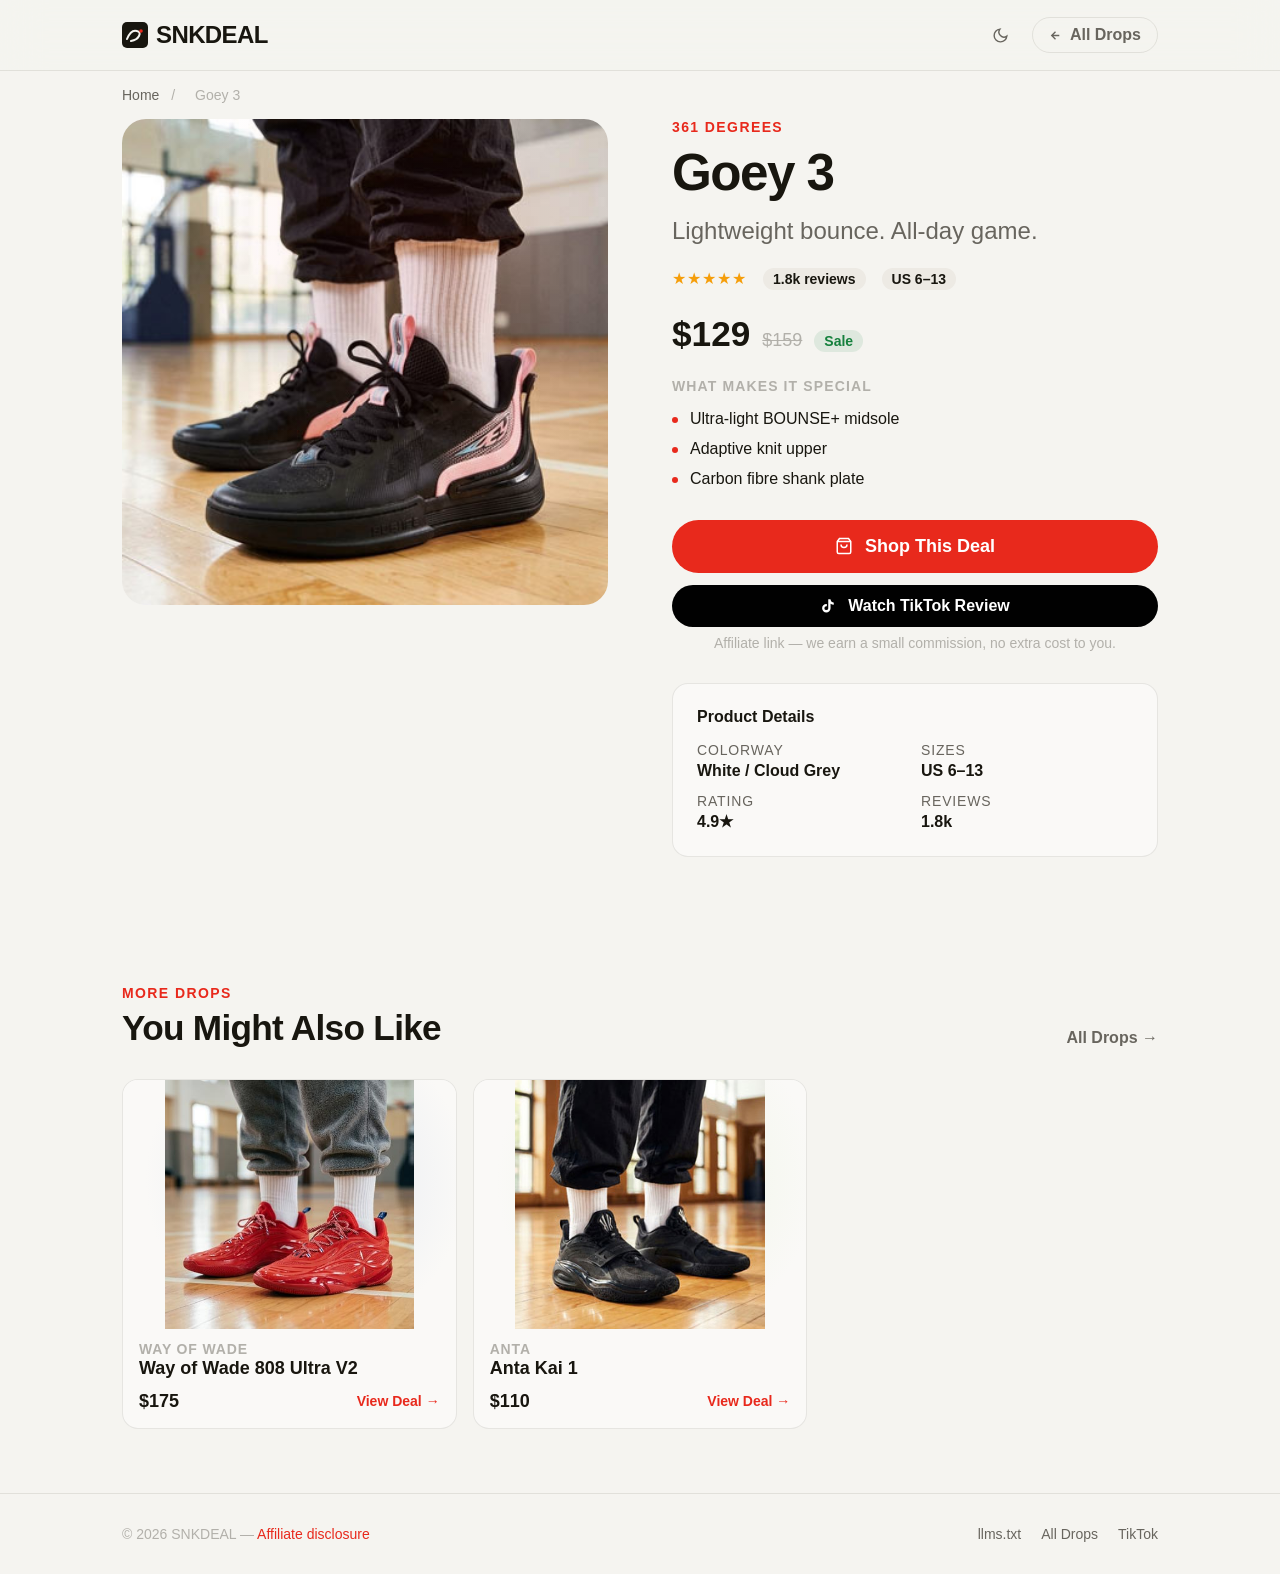
==== commit 104805aa: "update product template" ====
--- a/goey-3/index.html
+++ b/goey-3/index.html
@@ -1,449 +1,431 @@
 <!DOCTYPE html>
 <html lang="en" data-theme="light">
 <head>
-<meta charset="UTF-8">
-<meta name="viewport" content="width=device-width, initial-scale=1.0">
-<title>SNKDEAL - Loading…</title>
-<meta name="description" content="Sneaker deal reviewed by @popwiremedia on TikTok.">
-<meta name="author" content="popwiremedia">
-<!-- canonical, OG, Twitter filled dynamically by JS below -->
-<script type="application/ld+json" id="ld-product"></script>
-<link rel="preconnect" href="https://api.fontshare.com">
-<link href="https://api.fontshare.com/v2/css?f[]=satoshi@400,500,700&f[]=cabinet-grotesk@700,800&display=swap" rel="stylesheet">
-<style>
+  <meta charset="UTF-8">
+  <meta name="viewport" content="width=device-width, initial-scale=1.0">
+
+  <title>Sneaker Deal Review | SNKDEAL</title>
+  <meta name="description" content="Sneaker deals, reviews, prices, and TikTok picks from SNKDEAL.">
+  <meta name="author" content="popwiremedia">
+  <meta name="robots" content="index,follow,max-image-preview:large">
+  <meta name="theme-color" content="#f5f4f0">
+
+  <link rel="canonical" href="https://snkdeal.github.io/">
+
+  <meta property="og:type" content="website">
+  <meta property="og:title" content="Sneaker Deal Review | SNKDEAL">
+  <meta property="og:description" content="Sneaker deals, reviews, prices, and TikTok picks from SNKDEAL.">
+  <meta property="og:url" content="https://snkdeal.github.io/">
+  <meta property="og:site_name" content="SNKDEAL">
+  <meta property="og:image" content="https://snkdeal.github.io/og-image.jpg">
+
+  <meta name="twitter:card" content="summary_large_image">
+  <meta name="twitter:site" content="@popwiremedia">
+  <meta name="twitter:title" content="Sneaker Deal Review | SNKDEAL">
+  <meta name="twitter:description" content="Sneaker deals, reviews, prices, and TikTok picks from SNKDEAL.">
+  <meta name="twitter:image" content="https://snkdeal.github.io/og-image.jpg">
+
+  <script type="application/ld+json" id="ld-site">
+  {
+    "@context": "https://schema.org",
+    "@type": "WebSite",
+    "name": "SNKDEAL",
+    "url": "https://snkdeal.github.io/"
+  }
+  </script>
+
+  <script type="application/ld+json" id="ld-org">
+  {
+    "@context": "https://schema.org",
+    "@type": "Organization",
+    "name": "SNKDEAL",
+    "url": "https://snkdeal.github.io/",
+    "sameAs": ["https://www.tiktok.com/@popwiremedia"]
+  }
+  </script>
+
+  <script type="application/ld+json" id="ld-product"></script>
+  <script type="application/ld+json" id="ld-breadcrumb"></script>
+
+  <link rel="preconnect" href="https://api.fontshare.com">
+  <link href="https://api.fontshare.com/v2/css?f[]=satoshi@400,500,700&f[]=cabinet-grotesk@700,800&display=swap" rel="stylesheet">
+
+  <style>
     .stg img,
-.ms img {
-  width: 100%;
-  height: 100%;
-  object-fit: contain;
-  display: block;
-}
-:root,[data-theme="light"]{
-  --fd:'Cabinet Grotesk','Helvetica Neue',sans-serif;--fb:'Satoshi','Inter',sans-serif;
-  --xs:clamp(.75rem,.7rem + .25vw,.875rem);--sm:clamp(.875rem,.8rem + .35vw,1rem);
-  --base:clamp(1rem,.95rem + .25vw,1.125rem);--lg:clamp(1.125rem,1rem + .75vw,1.5rem);
-  --xl:clamp(1.5rem,1.2rem + 1.25vw,2.25rem);--2xl:clamp(2rem,1.2rem + 2.5vw,3.5rem);
-  --s1:.25rem;--s2:.5rem;--s3:.75rem;--s4:1rem;--s5:1.25rem;
-  --s6:1.5rem;--s8:2rem;--s10:2.5rem;--s12:3rem;--s16:4rem;
-  --bg:#f5f4f0;--sur:#faf9f7;--sur2:#fff;--suro:#edeae4;
-  --bdr:rgba(28,22,10,.09);--txt:#18160f;--mut:#68655e;--fnt:#b2b0aa;
-  --acc:#E8291C;--acch:#c41e13;--accbg:rgba(232,41,28,.07);
-  --rsm:.375rem;--rmd:.5rem;--rlg:.75rem;--rxl:1rem;--r2xl:1.5rem;--rf:9999px;
-  --sh1:0 1px 3px rgba(20,14,4,.06);--sh2:0 4px 18px rgba(20,14,4,.09);--sh3:0 14px 44px rgba(20,14,4,.13);
-  --tr:180ms cubic-bezier(.16,1,.3,1);--w:1100px;
-}
-[data-theme="dark"]{
-  --bg:#111010;--sur:#181715;--sur2:#1f1e1c;--suro:#252320;
-  --bdr:rgba(255,250,235,.08);--txt:#e2e0da;--mut:#7a7870;--fnt:#4a4845;
-  --acc:#FF4438;--acch:#FF3B2F;--accbg:rgba(255,68,56,.09);
-  --sh1:0 1px 3px rgba(0,0,0,.22);--sh2:0 4px 18px rgba(0,0,0,.32);--sh3:0 14px 44px rgba(0,0,0,.48);
-}
-@media(prefers-color-scheme:dark){:root:not([data-theme]){--bg:#111010;--sur:#181715;--sur2:#1f1e1c;--suro:#252320;--bdr:rgba(255,250,235,.08);--txt:#e2e0da;--mut:#7a7870;--fnt:#4a4845;--acc:#FF4438;--acch:#FF3B2F;--accbg:rgba(255,68,56,.09);--sh1:0 1px 3px rgba(0,0,0,.22);--sh2:0 4px 18px rgba(0,0,0,.32);--sh3:0 14px 44px rgba(0,0,0,.48);}}
-*,*::before,*::after{box-sizing:border-box;margin:0;padding:0}
-html{-webkit-font-smoothing:antialiased;scroll-behavior:smooth}
-body{font-family:var(--fb);font-size:var(--base);color:var(--txt);background:var(--bg);min-height:100dvh}
-img,svg{display:block;max-width:100%}ul{list-style:none}button{cursor:pointer;background:none;border:none;font:inherit;color:inherit}a{color:inherit;text-decoration:none}h1,h2,h3{font-family:var(--fd);line-height:1.08;text-wrap:balance}p{text-wrap:pretty}:focus-visible{outline:2px solid var(--acc);outline-offset:3px;border-radius:var(--rsm)}a,button{transition:color var(--tr),background var(--tr),box-shadow var(--tr),transform var(--tr)}
-.w{max-width:var(--w);margin-inline:auto;padding-inline:clamp(var(--s4),4vw,var(--s8))}
-/* NAV */
-.nav{position:sticky;top:0;z-index:100;background:color-mix(in oklab,var(--bg) 82%,transparent);backdrop-filter:blur(20px) saturate(1.4);-webkit-backdrop-filter:blur(20px) saturate(1.4);border-bottom:1px solid var(--bdr)}
-.nr{display:flex;align-items:center;justify-content:space-between;padding-block:var(--s4);gap:var(--s4)}
-.logo{display:flex;align-items:center;gap:var(--s2);font-family:var(--fd);font-size:var(--lg);font-weight:800;letter-spacing:-.025em}
-.na{display:flex;align-items:center;gap:var(--s3)}
-.bti{width:38px;height:38px;display:flex;align-items:center;justify-content:center;border-radius:var(--rmd);color:var(--mut)}.bti:hover{color:var(--txt);background:var(--suro)}
-.bbk{display:inline-flex;align-items:center;gap:var(--s2);font-size:var(--sm);font-weight:600;color:var(--mut);padding:var(--s2) var(--s4);border-radius:var(--rf);border:1px solid var(--bdr)}.bbk:hover{color:var(--txt);border-color:var(--txt)}
-/* BREADCRUMB */
-.crumb{padding-block:var(--s4);font-size:var(--xs);color:var(--mut)}.crumb a{color:var(--mut)}.crumb a:hover{color:var(--acc)}.crumb span{color:var(--fnt);margin-inline:var(--s2)}
-/* PRODUCT */
-.prod{padding-bottom:clamp(var(--s12),6vw,var(--s20))}
-.pg{display:grid;grid-template-columns:1fr 1fr;gap:clamp(var(--s8),5vw,var(--s16));align-items:start}
-/* STAGE */
-.stg{border-radius:var(--r2xl);aspect-ratio:1;display:flex;align-items:center;justify-content:center;position:relative;overflow:hidden}
-.stg::before{content:'';position:absolute;inset:0;background:radial-gradient(ellipse at 65% 30%,rgba(232,41,28,.09) 0%,transparent 60%)}
-.bwm{background:radial-gradient(circle at 55% 40%,#f5ece4 0%,var(--sur) 68%)}
-.bwk{background:radial-gradient(circle at 55% 40%,#e4e8f0 0%,var(--sur) 68%)}
-.bvv{background:radial-gradient(circle at 55% 40%,#eef5e4 0%,var(--sur) 68%)}
-[data-theme="dark"] .bwm{background:radial-gradient(circle at 55% 40%,#2a2320 0%,var(--sur) 68%)}
-[data-theme="dark"] .bwk{background:radial-gradient(circle at 55% 40%,#1e2228 0%,var(--sur) 68%)}
-[data-theme="dark"] .bvv{background:radial-gradient(circle at 55% 40%,#20281e 0%,var(--sur) 68%)}
-/* INFO */
-.pey{font-size:var(--xs);font-weight:700;letter-spacing:.1em;text-transform:uppercase;color:var(--acc);margin-bottom:var(--s3)}
-.pn{font-size:var(--2xl);font-weight:800;letter-spacing:-.03em;margin-bottom:var(--s4);line-height:1.0}
-.pt{font-size:var(--lg);color:var(--mut);margin-bottom:var(--s5);line-height:1.4}
-.mr{display:flex;align-items:center;gap:var(--s4);margin-bottom:var(--s6);font-size:var(--sm);flex-wrap:wrap}
-.str{color:#f59e0b;letter-spacing:1px}
-.mc{background:var(--suro);padding:3px 10px;border-radius:var(--rf);font-size:var(--xs);font-weight:600}
-.prr{display:flex;align-items:baseline;gap:var(--s3);margin-bottom:var(--s6)}
-.pp{font-family:var(--fd);font-size:var(--xl);font-weight:800}
-.ppo{font-size:var(--base);color:var(--fnt);text-decoration:line-through}
-.psv{font-size:var(--xs);font-weight:700;background:rgba(21,128,61,.1);color:#15803d;padding:3px 10px;border-radius:var(--rf)}
-.fts{margin-bottom:var(--s8)}
-.ftl{font-size:var(--xs);font-weight:700;letter-spacing:.08em;text-transform:uppercase;color:var(--fnt);margin-bottom:var(--s4)}
-.flist{display:flex;flex-direction:column;gap:var(--s3)}
-.fi{display:flex;align-items:center;gap:var(--s3);font-size:var(--sm)}
-.fd{width:6px;height:6px;border-radius:50%;background:var(--acc);flex-shrink:0}
-.cs{display:flex;flex-direction:column;gap:var(--s3)}
-.bby{display:flex;align-items:center;justify-content:center;gap:var(--s3);background:var(--acc);color:#fff;padding:var(--s4) var(--s8);border-radius:var(--rf);font-size:var(--base);font-weight:700;width:100%}
-.bby:hover{background:var(--acch);transform:translateY(-2px);box-shadow:0 10px 30px rgba(232,41,28,.32)}
-.btt{display:flex;align-items:center;justify-content:center;gap:var(--s3);background:#010101;color:#fff;padding:var(--s3) var(--s8);border-radius:var(--rf);font-size:var(--sm);font-weight:700;width:100%}
-.btt:hover{background:var(--acc);transform:translateY(-1px)}
-.disc{font-size:var(--xs);color:var(--fnt);text-align:center;padding-top:var(--s2)}
-.det{background:var(--sur);border:1px solid var(--bdr);border-radius:var(--rxl);padding:var(--s6);margin-top:var(--s8)}
-.dtl{font-size:var(--sm);font-weight:700;margin-bottom:var(--s4)}
-.dg{display:grid;grid-template-columns:1fr 1fr;gap:var(--s3)}
-.di label{font-size:var(--xs);color:var(--mut);text-transform:uppercase;letter-spacing:.06em;display:block;margin-bottom:2px}
-.di span{font-size:var(--sm);font-weight:600}
-/* RELATED */
-.rel{padding-block:clamp(var(--s12),5vw,var(--s16))}
-.sh{display:flex;align-items:flex-end;justify-content:space-between;margin-bottom:var(--s8);flex-wrap:wrap;gap:var(--s4)}
-.se{font-size:var(--xs);font-weight:700;letter-spacing:.1em;text-transform:uppercase;color:var(--acc);margin-bottom:var(--s2)}
-.st2{font-size:var(--xl);font-weight:800;letter-spacing:-.02em}
-.rg{display:grid;grid-template-columns:repeat(auto-fill,minmax(min(260px,100%),1fr));gap:var(--s4)}
-.mc2{background:var(--sur);border:1px solid var(--bdr);border-radius:var(--rxl);overflow:hidden;cursor:pointer;transition:transform var(--tr),box-shadow var(--tr)}
-.mc2:hover{transform:translateY(-4px);box-shadow:var(--sh2)}
-.ms{aspect-ratio:4/3;display:flex;align-items:center;justify-content:center}
-.mb{padding:var(--s3) var(--s4) var(--s4)}
-.mbn{font-size:var(--xs);color:var(--fnt);text-transform:uppercase;letter-spacing:.06em;font-weight:600;margin-bottom:2px}
-.mnn{font-family:var(--fd);font-size:var(--base);font-weight:700;margin-bottom:var(--s3)}
-.mf{display:flex;align-items:center;justify-content:space-between}
-.mp{font-family:var(--fd);font-size:var(--base);font-weight:800}
-.mc3{font-size:var(--xs);font-weight:700;color:var(--acc)}
-/* FOOTER */
-.ft{padding-block:var(--s8);border-top:1px solid var(--bdr)}
-.fr{display:flex;align-items:center;justify-content:space-between;flex-wrap:wrap;gap:var(--s4)}
-.fn{font-size:var(--xs);color:var(--fnt)}.fn a{color:var(--acc)}
-.fl{display:flex;gap:var(--s5)}.fl a{font-size:var(--xs);color:var(--mut)}.fl a:hover{color:var(--txt)}
-/* SKELETON */
-@keyframes shimmer{0%{background-position:-200% 0}100%{background-position:200% 0}}
-.sk{background:linear-gradient(90deg,var(--suro) 25%,var(--sur2) 50%,var(--suro) 75%);background-size:200% 100%;animation:shimmer 1.5s ease-in-out infinite;border-radius:var(--rmd)}
-.r{opacity:0;transform:translateY(20px);transition:opacity .45s ease,transform .45s ease}.r.on{opacity:1;transform:none}
-@media(max-width:768px){.pg{grid-template-columns:1fr}.dg{grid-template-columns:1fr}.fr{flex-direction:column;text-align:center}}
-</style>
+    .ms img {
+      width: 100%;
+      height: 100%;
+      object-fit: contain;
+      display: block;
+    }
+
+    :root,[data-theme="light"]{
+      --fd:'Cabinet Grotesk','Helvetica Neue',sans-serif;
+      --fb:'Satoshi','Inter',sans-serif;
+      --xs:clamp(.75rem,.7rem + .25vw,.875rem);
+      --sm:clamp(.875rem,.8rem + .35vw,1rem);
+      --base:clamp(1rem,.95rem + .25vw,1.125rem);
+      --lg:clamp(1.125rem,1rem + .75vw,1.5rem);
+      --xl:clamp(1.5rem,1.2rem + 1.25vw,2.25rem);
+      --2xl:clamp(2rem,1.2rem + 2.5vw,3.5rem);
+      --s1:.25rem;
+      --s2:.5rem;
+      --s3:.75rem;
+      --s4:1rem;
+      --s5:1.25rem;
+      --s6:1.5rem;
+      --s8:2rem;
+      --s10:2.5rem;
+      --s12:3rem;
+      --s16:4rem;
+      --bg:#f5f4f0;
+      --sur:#faf9f7;
+      --sur2:#fff;
+      --suro:#edeae4;
+      --bdr:rgba(28,22,10,.09);
+      --txt:#18160f;
+      --mut:#68655e;
+      --fnt:#b2b0aa;
+      --acc:#E8291C;
+      --acch:#c41e13;
+      --accbg:rgba(232,41,28,.07);
+      --rsm:.375rem;
+      --rmd:.5rem;
+      --rlg:.75rem;
+      --rxl:1rem;
+      --r2xl:1.5rem;
+      --rf:9999px;
+      --sh1:0 1px 3px rgba(20,14,4,.06);
+      --sh2:0 4px 18px rgba(20,14,4,.09);
+      --sh3:0 14px 44px rgba(20,14,4,.13);
+      --tr:180ms cubic-bezier(.16,1,.3,1);
+      --w:1100px;
+    }
+
+    [data-theme="dark"]{
+      --bg:#111010;
+      --sur:#181715;
+      --sur2:#1f1e1c;
+      --suro:#252320;
+      --bdr:rgba(255,250,235,.08);
+      --txt:#e2e0da;
+      --mut:#7a7870;
+      --fnt:#4a4845;
+      --acc:#FF4438;
+      --acch:#FF3B2F;
+      --accbg:rgba(255,68,56,.09);
+      --sh1:0 1px 3px rgba(0,0,0,.22);
+      --sh2:0 4px 18px rgba(0,0,0,.32);
+      --sh3:0 14px 44px rgba(0,0,0,.48);
+    }
+
+    @media(prefers-color-scheme:dark){
+      :root:not([data-theme]){
+        --bg:#111010;
+        --sur:#181715;
+        --sur2:#1f1e1c;
+        --suro:#252320;
+        --bdr:rgba(255,250,235,.08);
+        --txt:#e2e0da;
+        --mut:#7a7870;
+        --fnt:#4a4845;
+        --acc:#FF4438;
+        --acch:#FF3B2F;
+        --accbg:rgba(255,68,56,.09);
+        --sh1:0 1px 3px rgba(0,0,0,.22);
+        --sh2:0 4px 18px rgba(0,0,0,.32);
+        --sh3:0 14px 44px rgba(0,0,0,.48);
+      }
+    }
+
+    *,*::before,*::after{box-sizing:border-box;margin:0;padding:0}
+    html{-webkit-font-smoothing:antialiased;scroll-behavior:smooth}
+    body{font-family:var(--fb);font-size:var(--base);color:var(--txt);background:var(--bg);min-height:100dvh}
+    img,svg{display:block;max-width:100%}
+    ul{list-style:none}
+    button{cursor:pointer;background:none;border:none;font:inherit;color:inherit}
+    a{color:inherit;text-decoration:none}
+    h1,h2,h3{font-family:var(--fd);line-height:1.08;text-wrap:balance}
+    p{text-wrap:pretty}
+    :focus-visible{outline:2px solid var(--acc);outline-offset:3px;border-radius:var(--rsm)}
+    a,button{transition:color var(--tr),background var(--tr),box-shadow var(--tr),transform var(--tr)}
+    .w{max-width:var(--w);margin-inline:auto;padding-inline:clamp(var(--s4),4vw,var(--s8))}
+
+    .nav{
+      position:sticky;
+      top:0;
+      z-index:100;
+      background:color-mix(in oklab,var(--bg) 82%,transparent);
+      backdrop-filter:blur(20px) saturate(1.4);
+      -webkit-backdrop-filter:blur(20px) saturate(1.4);
+      border-bottom:1px solid var(--bdr)
+    }
+    .nr{display:flex;align-items:center;justify-content:space-between;padding-block:var(--s4);gap:var(--s4)}
+    .logo{display:flex;align-items:center;gap:var(--s2);font-family:var(--fd);font-size:var(--lg);font-weight:800;letter-spacing:-.025em}
+    .na{display:flex;align-items:center;gap:var(--s3)}
+    .bti{width:38px;height:38px;display:flex;align-items:center;justify-content:center;border-radius:var(--rmd);color:var(--mut)}
+    .bti:hover{color:var(--txt);background:var(--suro)}
+    .bbk{
+      display:inline-flex;align-items:center;gap:var(--s2);
+      font-size:var(--sm);font-weight:600;color:var(--mut);
+      padding:var(--s2) var(--s4);border-radius:var(--rf);border:1px solid var(--bdr)
+    }
+    .bbk:hover{color:var(--txt);border-color:var(--txt)}
+
+    .crumb{padding-block:var(--s4);font-size:var(--xs);color:var(--mut)}
+    .crumb a{color:var(--mut)}
+    .crumb a:hover{color:var(--acc)}
+    .crumb span{color:var(--fnt);margin-inline:var(--s2)}
+
+    .prod{padding-bottom:clamp(var(--s12),6vw,var(--s16))}
+    .pg{display:grid;grid-template-columns:1fr 1fr;gap:clamp(var(--s8),5vw,var(--s16));align-items:start}
+
+    .stg{
+      border-radius:var(--r2xl);
+      aspect-ratio:1;
+      display:flex;
+      align-items:center;
+      justify-content:center;
+      position:relative;
+      overflow:hidden
+    }
+    .stg::before{
+      content:'';
+      position:absolute;
+      inset:0;
+      background:radial-gradient(ellipse at 65% 30%,rgba(232,41,28,.09) 0%,transparent 60%)
+    }
+    .bwm{background:radial-gradient(circle at 55% 40%,#f5ece4 0%,var(--sur) 68%)}
+    .bwk{background:radial-gradient(circle at 55% 40%,#e4e8f0 0%,var(--sur) 68%)}
+    .bvv{background:radial-gradient(circle at 55% 40%,#eef5e4 0%,var(--sur) 68%)}
+    [data-theme="dark"] .bwm{background:radial-gradient(circle at 55% 40%,#2a2320 0%,var(--sur) 68%)}
+    [data-theme="dark"] .bwk{background:radial-gradient(circle at 55% 40%,#1e2228 0%,var(--sur) 68%)}
+    [data-theme="dark"] .bvv{background:radial-gradient(circle at 55% 40%,#20281e 0%,var(--sur) 68%)}
+
+    .pey{font-size:var(--xs);font-weight:700;letter-spacing:.1em;text-transform:uppercase;color:var(--acc);margin-bottom:var(--s3)}
+    .pn{font-size:var(--2xl);font-weight:800;letter-spacing:-.03em;margin-bottom:var(--s4);line-height:1}
+    .pt{font-size:var(--lg);color:var(--mut);margin-bottom:var(--s5);line-height:1.4}
+    .mr{display:flex;align-items:center;gap:var(--s4);margin-bottom:var(--s6);font-size:var(--sm);flex-wrap:wrap}
+    .str{color:#f59e0b;letter-spacing:1px}
+    .mc{background:var(--suro);padding:3px 10px;border-radius:var(--rf);font-size:var(--xs);font-weight:600}
+    .prr{display:flex;align-items:baseline;gap:var(--s3);margin-bottom:var(--s6);flex-wrap:wrap}
+    .pp{font-family:var(--fd);font-size:var(--xl);font-weight:800}
+    .ppo{font-size:var(--base);color:var(--fnt);text-decoration:line-through}
+    .psv{font-size:var(--xs);font-weight:700;background:rgba(21,128,61,.1);color:#15803d;padding:3px 10px;border-radius:var(--rf)}
+    .fts{margin-bottom:var(--s8)}
+    .ftl{font-size:var(--xs);font-weight:700;letter-spacing:.08em;text-transform:uppercase;color:var(--fnt);margin-bottom:var(--s4)}
+    .flist{display:flex;flex-direction:column;gap:var(--s3)}
+    .fi{display:flex;align-items:flex-start;gap:var(--s3);font-size:var(--sm)}
+    .fd{width:6px;height:6px;border-radius:50%;background:var(--acc);flex-shrink:0;margin-top:.45rem}
+    .cs{display:flex;flex-direction:column;gap:var(--s3)}
+    .bby{
+      display:inline-flex;align-items:center;justify-content:center;gap:var(--s3);
+      background:var(--acc);color:#fff;padding:var(--s4) var(--s8);
+      border-radius:var(--rf);font-size:var(--base);font-weight:700;width:100%
+    }
+    .bby:hover{background:var(--acch);transform:translateY(-2px);box-shadow:0 10px 30px rgba(232,41,28,.32)}
+    .btt{
+      display:inline-flex;align-items:center;justify-content:center;gap:var(--s3);
+      background:#010101;color:#fff;padding:var(--s3) var(--s8);
+      border-radius:var(--rf);font-size:var(--sm);font-weight:700;width:100%
+    }
+    .btt:hover{background:var(--acc);transform:translateY(-1px)}
+    .is-disabled{opacity:.55;pointer-events:none}
+    .disc{font-size:var(--xs);color:var(--fnt);text-align:center;padding-top:var(--s2)}
+    .det{background:var(--sur);border:1px solid var(--bdr);border-radius:var(--rxl);padding:var(--s6);margin-top:var(--s8)}
+    .dtl{font-size:var(--sm);font-weight:700;margin-bottom:var(--s4)}
+    .dg{display:grid;grid-template-columns:1fr 1fr;gap:var(--s3)}
+    .di label{font-size:var(--xs);color:var(--mut);text-transform:uppercase;letter-spacing:.06em;display:block;margin-bottom:2px}
+    .di span{font-size:var(--sm);font-weight:600}
+
+    .rel{padding-block:clamp(var(--s12),5vw,var(--s16))}
+    .sh{display:flex;align-items:flex-end;justify-content:space-between;margin-bottom:var(--s8);flex-wrap:wrap;gap:var(--s4)}
+    .se{font-size:var(--xs);font-weight:700;letter-spacing:.1em;text-transform:uppercase;color:var(--acc);margin-bottom:var(--s2)}
+    .st2{font-size:var(--xl);font-weight:800;letter-spacing:-.02em}
+    .rg{display:grid;grid-template-columns:repeat(auto-fill,minmax(min(260px,100%),1fr));gap:var(--s4)}
+    .mc2{
+      display:block;
+      background:var(--sur);
+      border:1px solid var(--bdr);
+      border-radius:var(--rxl);
+      overflow:hidden;
+      transition:transform var(--tr),box-shadow var(--tr)
+    }
+    .mc2:hover{transform:translateY(-4px);box-shadow:var(--sh2)}
+    .ms{aspect-ratio:4/3;display:flex;align-items:center;justify-content:center}
+    .mb{padding:var(--s3) var(--s4) var(--s4)}
+    .mbn{font-size:var(--xs);color:var(--fnt);text-transform:uppercase;letter-spacing:.06em;font-weight:600;margin-bottom:2px}
+    .mnn{font-family:var(--fd);font-size:var(--base);font-weight:700;margin-bottom:var(--s3)}
+    .mf{display:flex;align-items:center;justify-content:space-between;gap:var(--s4)}
+    .mp{font-family:var(--fd);font-size:var(--base);font-weight:800}
+    .mc3{font-size:var(--xs);font-weight:700;color:var(--acc)}
+
+    .ft{padding-block:var(--s8);border-top:1px solid var(--bdr)}
+    .fr{display:flex;align-items:center;justify-content:space-between;flex-wrap:wrap;gap:var(--s4)}
+    .fn{font-size:var(--xs);color:var(--fnt)}
+    .fn a{color:var(--acc)}
+    .fl{display:flex;gap:var(--s5)}
+    .fl a{font-size:var(--xs);color:var(--mut)}
+    .fl a:hover{color:var(--txt)}
+
+    @keyframes shimmer{
+      0%{background-position:-200% 0}
+      100%{background-position:200% 0}
+    }
+    .sk{
+      background:linear-gradient(90deg,var(--suro) 25%,var(--sur2) 50%,var(--suro) 75%);
+      background-size:200% 100%;
+      animation:shimmer 1.5s ease-in-out infinite;
+      border-radius:var(--rmd)
+    }
+    .r{opacity:0;transform:translateY(20px);transition:opacity .45s ease,transform .45s ease}
+    .r.on{opacity:1;transform:none}
+
+    @media(max-width:768px){
+      .pg{grid-template-columns:1fr}
+      .dg{grid-template-columns:1fr}
+      .fr{flex-direction:column;text-align:center}
+    }
+  </style>
 </head>
 <body>
-
-<nav class="nav" role="navigation" aria-label="Main">
-  <div class="w"><div class="nr">
-    <a href="../index.html" class="logo" aria-label="SNKDEAL home">
-      <svg width="26" height="26" viewBox="0 0 26 26" fill="none" aria-hidden="true"><rect width="26" height="26" rx="5" fill="currentColor"/><path d="M5 17 Q9 7 15 9 Q19 10 17 14 Q15 18 9 19" stroke="var(--bg)" stroke-width="2" stroke-linecap="round" fill="none"/><circle cx="19" cy="9" r="1.8" fill="var(--acc)"/></svg>
-      SNKDEAL
-    </a>
-    <div class="na">
-      <button class="bti" data-tt aria-label="Toggle theme"><svg width="17" height="17" viewBox="0 0 24 24" fill="none" stroke="currentColor" stroke-width="2"><circle cx="12" cy="12" r="5"/><path d="M12 1v2M12 21v2M4.22 4.22l1.42 1.42M18.36 18.36l1.42 1.42M1 12h2M21 12h2M4.22 19.78l1.42-1.42M18.36 5.64l1.42-1.42"/></svg></button>
-      <a href="../index.html" class="bbk"><svg width="13" height="13" viewBox="0 0 24 24" fill="none" stroke="currentColor" stroke-width="2.5"><path d="M19 12H5M12 19l-7-7 7-7"/></svg>All Drops</a>
-    </div>
-  </div></div>
-</nav>
-
-<main>
-<div class="w"><nav class="crumb" aria-label="Breadcrumb"><a href="../index.html">Home</a><span>/</span><span id="crumb-name" aria-current="page">Loading…</span></nav></div>
-
-<section class="prod" aria-labelledby="h1">
-  <div class="w"><div class="pg">
-    <div class="r"><div class="stg" id="shoe-stage"><div class="sk" style="width:72%;aspect-ratio:2;border-radius:var(--rlg)"></div></div></div>
-    <div class="r" style="transition-delay:80ms">
-      <p class="pey" id="p-brand">—</p>
-      <h1 class="pn" id="h1">Loading…</h1>
-      <p class="pt" id="p-tagline"></p>
-      <div class="mr"><span class="str">&#9733;&#9733;&#9733;&#9733;&#9733;</span><span id="p-reviews" class="mc"></span><span id="p-sizes" class="mc"></span></div>
-      <div class="prr"><span class="pp" id="p-price"></span><span class="ppo" id="p-price-old" style="display:none"></span><span class="psv" id="p-save" style="display:none">Save!</span></div>
-      <div class="fts"><p class="ftl">What makes it special</p><ul class="flist" id="feat-list"><li class="fi"><span class="sk" style="height:1em;width:60%"></span></li><li class="fi"><span class="sk" style="height:1em;width:50%"></span></li><li class="fi"><span class="sk" style="height:1em;width:55%"></span></li></ul></div>
-      <div class="cs">
-        <a id="btn-buy" href="#" target="_blank" rel="noopener noreferrer" class="bby"><svg width="18" height="18" viewBox="0 0 24 24" fill="none" stroke="currentColor" stroke-width="2"><path d="M6 2 3 6v14a2 2 0 002 2h14a2 2 0 002-2V6l-3-4z"/><line x1="3" y1="6" x2="21" y2="6"/><path d="M16 10a4 4 0 01-8 0"/></svg>Shop This Deal</a>
-        <a id="btn-tt" href="#" target="_blank" rel="noopener noreferrer" class="btt"><svg width="16" height="16" viewBox="0 0 24 24" fill="currentColor"><path d="M19.59 6.69a4.83 4.83 0 01-3.77-4.25V2h-3.45v13.67a2.89 2.89 0 01-2.88 2.5 2.89 2.89 0 01-2.89-2.89 2.89 2.89 0 012.89-2.89c.28 0 .54.04.79.1V9.01a6.33 6.33 0 00-.79-.05 6.34 6.34 0 00-6.34 6.34 6.34 6.34 0 006.34 6.34 6.34 6.34 0 006.33-6.34V8.69a8.22 8.22 0 004.81 1.54V6.79a4.85 4.85 0 01-1.04-.1z"/></svg>Watch TikTok Review</a>
-      </div>
-      <p class="disc">&#128274; Affiliate link — we earn a small commission, no extra cost to you.</p>
-      <div class="det r" style="transition-delay:160ms"><p class="dtl">Product Details</p>
-        <div class="dg">
-          <div class="di"><label>Colorway</label><span id="d-color">—</span></div>
-          <div class="di"><label>Sizes</label><span id="d-sizes">—</span></div>
-          <div class="di"><label>Rating</label><span id="d-rating">—</span></div>
-          <div class="di"><label>Reviews</label><span id="d-reviews">—</span></div>
+  <nav class="nav" role="navigation" aria-label="Main">
+    <div class="w">
+      <div class="nr">
+        <a href="../index.html" class="logo" aria-label="SNKDEAL home">
+          <svg width="26" height="26" viewBox="0 0 26 26" fill="none" aria-hidden="true">
+            <rect width="26" height="26" rx="5" fill="currentColor"/>
+            <path d="M5 17 Q9 7 15 9 Q19 10 17 14 Q15 18 9 19" stroke="var(--bg)" stroke-width="2" stroke-linecap="round" fill="none"/>
+            <circle cx="19" cy="9" r="1.8" fill="var(--acc)"/>
+          </svg>
+          SNKDEAL
+        </a>
+
+        <div class="na">
+          <button class="bti" data-theme-toggle aria-label="Toggle theme">
+            <svg width="17" height="17" viewBox="0 0 24 24" fill="none" stroke="currentColor" stroke-width="2" aria-hidden="true">
+              <circle cx="12" cy="12" r="5"/>
+              <path d="M12 1v2M12 21v2M4.22 4.22l1.42 1.42M18.36 18.36l1.42 1.42M1 12h2M21 12h2M4.22 19.78l1.42-1.42M18.36 5.64l1.42-1.42"/>
+            </svg>
+          </button>
+
+          <a href="../index.html" class="bbk">
+            <svg width="13" height="13" viewBox="0 0 24 24" fill="none" stroke="currentColor" stroke-width="2.5" aria-hidden="true">
+              <path d="M19 12H5M12 19l-7-7 7-7"/>
+            </svg>
+            All Drops
+          </a>
         </div>
       </div>
     </div>
-  </div></div>
-</section>
-
-<section class="rel" aria-labelledby="rel-h">
-  <div class="w">
-    <div class="sh"><div><p class="se">More Drops</p><h2 class="st2" id="rel-h">You Might Also Like</h2></div><a href="../index.html" style="font-size:var(--sm);font-weight:600;color:var(--mut)">All Drops &rarr;</a></div>
-    <div class="rg" id="related"></div>
-  </div>
-</section>
-</main>
-
-<footer class="ft" role="contentinfo"><div class="w"><div class="fr">
-  <p class="fn">&copy; 2026 SNKDEAL &mdash; <a href="../llms.txt" target="_blank">Affiliate disclosure</a></p>
-  <nav class="fl" aria-label="Footer"><a href="../llms.txt" target="_blank">llms.txt</a><a href="../index.html">All Drops</a><a href="https://www.tiktok.com/@popwiremedia" target="_blank" rel="noopener noreferrer">TikTok</a></nav>
-</div></div></footer>
-
-<script>
-/* Auto-detect PRODUCT_ID from URL slug — works on GitHub Pages */
-var PRODUCT_ID = (function () {
-  var path = window.location.pathname; // e.g. /goey-3/ or /goey-3/index.html
-  var parts = path.replace(/\/index\.html$/, '').split('/').filter(Boolean);
-  return parts[parts.length - 1] || 'goey-3';
-})();
-
-(function () {
-  var t = document.querySelector('[data-tt]');
-  var r = document.documentElement;
-  var d = matchMedia('(prefers-color-scheme:dark)').matches ? 'dark' : 'light';
-  r.setAttribute('data-theme', d);
-
-  if (t) {
-    t.addEventListener('click', function () {
-      d = d === 'dark' ? 'light' : 'dark';
-      r.setAttribute('data-theme', d);
-      t.innerHTML =
-        d === 'dark'
-          ? '<svg width="17" height="17" viewBox="0 0 24 24" fill="none" stroke="currentColor" stroke-width="2"><circle cx="12" cy="12" r="5"/><path d="M12 1v2M12 21v2M4.22 4.22l1.42 1.42M18.36 18.36l1.42 1.42M1 12h2M21 12h2M4.22 19.78l1.42-1.42M18.36 5.64l1.42-1.42"/></svg>'
-          : '<svg width="17" height="17" viewBox="0 0 24 24" fill="none" stroke="currentColor" stroke-width="2"><path d="M21 12.79A9 9 0 1 1 11.21 3 7 7 0 0 0 21 12.79z"/></svg>';
-    });
-  }
-})();
-
-var io = new IntersectionObserver(function (entries) {
-  entries.forEach(function (el) {
-    if (el.isIntersecting) {
-      el.target.classList.add('on');
-      io.unobserve(el.target);
-    }
-  });
-}, { threshold: 0.08 });
-
-document.querySelectorAll('.r').forEach(function (el) {
-  io.observe(el);
-});
-
-var SVGS = {
-  'goey-3': '<svg viewBox="0 0 260 180" width="230" fill="none"><ellipse cx="130" cy="168" rx="104" ry="9" fill="rgba(0,0,0,.05)"/><path d="M36 138 Q34 108 64 88 L150 79 Q194 77 212 96 L216 140Z" fill="#f4f1ee"/><path d="M66 88 Q100 72 140 71 L141 91 Q108 93 74 108Z" fill="#E8291C" opacity=".9"/><path d="M162 75 Q194 77 210 94 L208 112 Q188 98 166 96Z" fill="#E8291C" opacity=".55"/><path d="M36 138 Q35 110 52 98 L74 103 Q58 120 56 138Z" fill="#e8e2dc"/><path d="M34 134 Q32 143 36 138 L216 140 Q219 147 215 135Z" fill="#faf9f7" stroke="rgba(0,0,0,.06)" stroke-width=".8"/><path d="M32 146 Q32 155 36 151 L214 149 Q218 149 218 143 L216 140Z" fill="#18160f" opacity=".88"/><line x1="96" y1="102" x2="150" y2="95" stroke="#ccc" stroke-width="1.3" stroke-linecap="round"/><line x1="101" y1="113" x2="155" y2="106" stroke="#ccc" stroke-width="1.3" stroke-linecap="round"/><line x1="107" y1="124" x2="160" y2="117" stroke="#ccc" stroke-width="1.3" stroke-linecap="round"/></svg>',
-  'wade-808-ultra-v2': '<svg viewBox="0 0 260 180" width="230" fill="none"><ellipse cx="130" cy="168" rx="104" ry="9" fill="rgba(0,0,0,.05)"/><path d="M36 138 Q34 106 62 84 L148 74 Q190 72 208 92 L212 140Z" fill="#1a1e2a"/><path d="M64 84 Q98 68 138 67 L138 88 Q106 90 72 106Z" fill="#E8291C" opacity=".9"/><path d="M160 72 Q190 74 206 91 L204 110 Q184 96 164 94Z" fill="#E8291C" opacity=".6"/><path d="M36 138 Q35 108 52 96 L72 101 Q56 118 54 138Z" fill="#242838"/><path d="M34 134 Q32 143 36 138 L212 140 Q216 148 210 135Z" fill="#2a2e3e" stroke="rgba(255,255,255,.05)" stroke-width=".8"/><path d="M32 146 Q32 155 36 151 L210 149 Q214 149 214 143 L212 140Z" fill="#E8291C" opacity=".95"/><line x1="94" y1="98" x2="148" y2="91" stroke="rgba(255,255,255,.18)" stroke-width="1.2" stroke-linecap="round"/><line x1="99" y1="109" x2="153" y2="102" stroke="rgba(255,255,255,.18)" stroke-width="1.2" stroke-linecap="round"/><line x1="105" y1="120" x2="158" y2="113" stroke="rgba(255,255,255,.18)" stroke-width="1.2" stroke-linecap="round"/></svg>',
-  'kai-1': '<svg viewBox="0 0 260 180" width="230" fill="none"><ellipse cx="130" cy="168" rx="104" ry="9" fill="rgba(0,0,0,.05)"/><path d="M36 138 Q34 108 64 88 L150 79 Q194 77 212 96 L216 140Z" fill="#f0f5e8"/><path d="M66 88 Q100 72 140 71 L141 91 Q108 93 74 108Z" fill="#84cc16" opacity=".85"/><path d="M162 75 Q194 77 210 94 L208 112 Q188 98 166 96Z" fill="#84cc16" opacity=".55"/><path d="M36 138 Q35 110 52 98 L74 103 Q58 120 56 138Z" fill="#dce8cc"/><text x="178" y="128" font-size="26" font-weight="900" fill="#84cc16" opacity=".55" font-family="sans-serif">A</text><path d="M34 134 Q32 143 36 138 L216 140 Q219 147 215 135Z" fill="#f8fcf0" stroke="rgba(0,0,0,.05)" stroke-width=".8"/><path d="M32 146 Q32 155 36 151 L214 149 Q218 149 218 143 L216 140Z" fill="#18160f" opacity=".85"/><line x1="96" y1="102" x2="150" y2="95" stroke="#aad06c" stroke-width="1.5" stroke-linecap="round"/><line x1="101" y1="113" x2="155" y2="106" stroke="#aad06c" stroke-width="1.5" stroke-linecap="round"/><line x1="107" y1="124" x2="160" y2="117" stroke="#aad06c" stroke-width="1.5" stroke-linecap="round"/></svg>'
-};
-
-var BGS = {
-  'goey-3': 'bwm',
-  'wade-808-ultra-v2': 'bwk',
-  'kai-1': 'bvv'
-};
-
-function getProductVisual(p, productId) {
-  if (p.image && p.image.trim() !== '') {
-    return '<img src="' + p.image + '" alt="' + p.name + '" loading="eager" style="max-width:100%;max-height:100%;object-fit:contain;display:block;">';
-  }
-  return SVGS[productId] || '';
-}
-
-function setMetaByName(name, content) {
-  if (!content) return;
-  var el = document.querySelector('meta[name="' + name + '"]');
-  if (!el) {
-    el = document.createElement('meta');
-    el.setAttribute('name', name);
-    document.head.appendChild(el);
-  }
-  el.setAttribute('content', content);
-}
-
-function setMetaByProperty(property, content) {
-  if (!content) return;
-  var el = document.querySelector('meta[property="' + property + '"]');
-  if (!el) {
-    el = document.createElement('meta');
-    el.setAttribute('property', property);
-    document.head.appendChild(el);
-  }
-  el.setAttribute('content', content);
-}
-
-function setCanonical(url) {
-  var canon = document.querySelector('link[rel="canonical"]');
-  if (!canon) {
-    canon = document.createElement('link');
-    canon.rel = 'canonical';
-    document.head.appendChild(canon);
-  }
-  canon.href = url;
-}
-
-function parsePrice(value) {
-  return String(value || '').replace(/[^0-9.]/g, '');
-}
-
-function parseReviewCount(value) {
-  var raw = String(value || '').trim().toLowerCase();
-  if (raw.indexOf('k') > -1) {
-    return String(Math.round(parseFloat(raw.replace('k', '')) * 1000));
-  }
-  return raw.replace(/[^0-9]/g, '') || '0';
-}
-
-fetch('../products.json')
-  .then(function (r) { return r.json(); })
-  .then(function (data) {
-    var p = data[PRODUCT_ID];
-    if (!p) {
-      document.title = 'Product Not Found — SNKDEAL';
-      document.getElementById('h1').textContent = 'Product not found';
-      document.getElementById('p-tagline').textContent = 'We could not find this product.';
-      return;
-    }
-
-    var siteUrl = 'https://snkdeal.github.io';
-    var pageUrl = siteUrl + p['page-link'];
-    var imageUrl = p.image && p.image.trim() !== ''
-      ? (p.image.indexOf('http') === 0 ? p.image : siteUrl + p.image)
-      : siteUrl + '/og-image.jpg';
-
-    /* UI */
-    document.title = p.name + ' Deal — SNKDEAL';
-    setMetaByName('description', p.name + ' by ' + p.brand + '. ' + p.tagline + ' Reviewed by @popwiremedia on TikTok. Now ' + p.price + '.');
-    setCanonical(pageUrl);
-
-    document.getElementById('crumb-name').textContent = p.name;
-    document.getElementById('p-brand').textContent = p.brand;
-    document.getElementById('h1').textContent = p.name;
-    document.getElementById('p-tagline').textContent = p.tagline;
-    document.getElementById('p-reviews').textContent = p.reviews + ' reviews';
-    document.getElementById('p-sizes').textContent = p.sizes;
-    document.getElementById('p-price').textContent = p.price;
-
-    document.getElementById('d-color').textContent = p.colorway;
-    document.getElementById('d-sizes').textContent = p.sizes;
-    document.getElementById('d-rating').textContent = p.rating + '★';
-    document.getElementById('d-reviews').textContent = p.reviews;
-
-    if (p.price_original) {
-      var oldPriceEl = document.getElementById('p-price-old');
-      oldPriceEl.textContent = p.price_original;
-      oldPriceEl.style.display = '';
-      document.getElementById('p-save').style.display = '';
-    }
-
-    document.getElementById('feat-list').innerHTML = [
-      p.feature1,
-      p.feature2,
-      p.feature3
-    ].map(function (f) {
-      return '<li class="fi"><span class="fd"></span>' + f + '</li>';
-    }).join('');
-
-    document.getElementById('btn-buy').href = p['affiliate-link'];
-    document.getElementById('btn-tt').href = p['tiktok-link'];
-
-    var stg = document.getElementById('shoe-stage');
-    stg.className = 'stg ' + (BGS[PRODUCT_ID] || 'bwm');
-    stg.innerHTML = getProductVisual(p, PRODUCT_ID);
-
-    /* Related products */
-    var rg = document.getElementById('related');
-    rg.innerHTML = '';
-
-    Object.keys(data).forEach(function (k) {
-      if (k === PRODUCT_ID) return;
-
-      var rp = data[k];
-      var bg = BGS[k] || 'bwm';
-      var visual = getProductVisual(rp, k);
-
-      var d2 = document.createElement('article');
-      d2.className = 'mc2';
-      d2.innerHTML =
-        '<div class="ms ' + bg + '">' + visual + '</div>' +
-        '<div class="mb">' +
-          '<p class="mbn">' + rp.brand + '</p>' +
-          '<h3 class="mnn">' + rp.name + '</h3>' +
-          '<div class="mf">' +
-            '<span class="mp">' + rp.price + '</span>' +
-            '<span class="mc3">View Deal &rarr;</span>' +
-          '</div>' +
-        '</div>';
-
-      d2.addEventListener('click', function () {
-        window.location.href = rp['page-link'];
-      });
-
-      rg.appendChild(d2);
-    });
-
-    document.querySelectorAll('.r').forEach(function (el) {
-      io.observe(el);
-    });
-
-    /* SEO */
-    setMetaByProperty('og:type', 'product');
-    setMetaByProperty('og:title', p.name + ' Deal — SNKDEAL');
-    setMetaByProperty('og:description', p.tagline + ' Reviewed by @popwiremedia. Now ' + p.price + '.');
-    setMetaByProperty('og:url', pageUrl);
-    setMetaByProperty('og:site_name', 'SNKDEAL');
-    setMetaByProperty('og:image', imageUrl);
-
-    setMetaByName('twitter:card', 'summary_large_image');
-    setMetaByName('twitter:site', '@popwiremedia');
-    setMetaByName('twitter:title', p.name + ' Deal — SNKDEAL');
-    setMetaByName('twitter:description', p.tagline + ' Now ' + p.price + '.');
-    setMetaByName('twitter:image', imageUrl);
-
-    var productLd = {
-      "@context": "https://schema.org",
-      "@type": "Product",
-      "name": p.name,
-      "brand": {
-        "@type": "Brand",
-        "name": p.brand
-      },
-      "description": p.tagline,
-      "image": imageUrl,
-      "sku": p.id,
-      "offers": {
-        "@type": "Offer",
-        "price": parsePrice(p.price),
-        "priceCurrency": "USD",
-        "availability": "https://schema.org/InStock",
-        "url": p['affiliate-link']
-      },
-      "aggregateRating": {
-        "@type": "AggregateRating",
-        "ratingValue": p.rating,
-        "reviewCount": parseReviewCount(p.reviews)
-      }
-    };
-
-    document.getElementById('ld-product').textContent = JSON.stringify(productLd);
-
-    var breadcrumbLdEl = document.getElementById('ld-breadcrumb');
-    if (!breadcrumbLdEl) {
-      breadcrumbLdEl = document.createElement('script');
-      breadcrumbLdEl.type = 'application/ld+json';
-      breadcrumbLdEl.id = 'ld-breadcrumb';
-      document.head.appendChild(breadcrumbLdEl);
-    }
-
-    breadcrumbLdEl.textContent = JSON.stringify({
-      "@context": "https://schema.org",
-      "@type": "BreadcrumbList",
-      "itemListElement": [
-        {
-          "@type": "ListItem",
-          "position": 1,
-          "name": "Home",
-          "item": siteUrl + '/'
-        },
-        {
-          "@type": "ListItem",
-          "position": 2,
-          "name": p.name,
-          "item": pageUrl
-        }
-      ]
-    });
-  })
-  .catch(function () {
-    document.title = 'Error — SNKDEAL';
-    document.getElementById('h1').textContent = 'Could not load product';
-    document.getElementById('p-tagline').textContent = 'Please check that products.json exists and the path is correct.';
-  });
-</script>
+  </nav>
+
+  <main>
+    <div class="w">
+      <nav class="crumb" aria-label="Breadcrumb">
+        <a href="../index.html">Home</a>
+        <span>/</span>
+        <span id="crumb-name" aria-current="page">Sneaker Deal</span>
+      </nav>
+    </div>
+
+    <section class="prod" aria-labelledby="h1">
+      <div class="w">
+        <div class="pg">
+          <div class="r">
+            <div class="stg bwm" id="shoe-stage">
+              <div class="sk" style="width:72%;aspect-ratio:2;border-radius:var(--rlg)"></div>
+            </div>
+          </div>
+
+          <div class="r" style="transition-delay:80ms">
+            <p class="pey" id="p-brand">Sneaker Brand</p>
+            <h1 class="pn" id="h1">Sneaker Deal</h1>
+            <p class="pt" id="p-tagline">Deal details loading…</p>
+
+            <div class="mr">
+              <span class="str" aria-hidden="true">&#9733;&#9733;&#9733;&#9733;&#9733;</span>
+              <span id="p-reviews" class="mc">Reviews loading</span>
+              <span id="p-sizes" class="mc">Sizes loading</span>
+            </div>
+
+            <div class="prr">
+              <span class="pp" id="p-price">$—</span>
+              <span class="ppo" id="p-price-old" hidden></span>
+              <span class="psv" id="p-save" hidden>Sale</span>
+            </div>
+
+            <div class="fts">
+              <p class="ftl">What makes it special</p>
+              <ul class="flist" id="feat-list">
+                <li class="fi"><span class="sk" style="height:1em;width:60%"></span></li>
+                <li class="fi"><span class="sk" style="height:1em;width:50%"></span></li>
+                <li class="fi"><span class="sk" style="height:1em;width:55%"></span></li>
+              </ul>
+            </div>
+
+            <div class="cs">
+              <a id="btn-buy" href="#" target="_blank" rel="nofollow sponsored noopener noreferrer" class="bby is-disabled" aria-disabled="true">
+                <svg width="18" height="18" viewBox="0 0 24 24" fill="none" stroke="currentColor" stroke-width="2" aria-hidden="true">
+                  <path d="M6 2 3 6v14a2 2 0 002 2h14a2 2 0 002-2V6l-3-4z"/>
+                  <line x1="3" y1="6" x2="21" y2="6"/>
+                  <path d="M16 10a4 4 0 01-8 0"/>
+                </svg>
+                Shop This Deal
+              </a>
+
+              <a id="btn-tt" href="#" target="_blank" rel="noopener noreferrer" class="btt is-disabled" aria-disabled="true">
+                <svg width="16" height="16" viewBox="0 0 24 24" fill="currentColor" aria-hidden="true">
+                  <path d="M19.59 6.69a4.83 4.83 0 01-3.77-4.25V2h-3.45v13.67a2.89 2.89 0 01-2.88 2.5 2.89 2.89 0 01-2.89-2.89 2.89 2.89 0 012.89-2.89c.28 0 .54.04.79.1V9.01a6.33 6.33 0 00-.79-.05 6.34 6.34 0 00-6.34 6.34 6.34 6.34 0 006.34 6.34 6.34 6.34 0 006.33-6.34V8.69a8.22 8.22 0 004.81 1.54V6.79a4.85 4.85 0 01-1.04-.1z"/>
+                </svg>
+                Watch TikTok Review
+              </a>
+            </div>
+
+            <p class="disc">Affiliate link — we earn a small commission, no extra cost to you.</p>
+
+            <div class="det r" style="transition-delay:160ms">
+              <p class="dtl">Product Details</p>
+              <div class="dg">
+                <div class="di"><label>Colorway</label><span id="d-color">—</span></div>
+                <div class="di"><label>Sizes</label><span id="d-sizes">—</span></div>
+                <div class="di"><label>Rating</label><span id="d-rating">—</span></div>
+                <div class="di"><label>Reviews</label><span id="d-reviews">—</span></div>
+              </div>
+            </div>
+          </div>
+        </div>
+      </div>
+    </section>
+
+    <section class="rel" aria-labelledby="rel-h">
+      <div class="w">
+        <div class="sh">
+          <div>
+            <p class="se">More Drops</p>
+            <h2 class="st2" id="rel-h">You Might Also Like</h2>
+          </div>
+          <a href="../index.html" style="font-size:var(--sm);font-weight:600;color:var(--mut)">All Drops &rarr;</a>
+        </div>
+        <div class="rg" id="related"></div>
+      </div>
+    </section>
+  </main>
+
+  <footer class="ft" role="contentinfo">
+    <div class="w">
+      <div class="fr">
+        <p class="fn">&copy; 2026 SNKDEAL &mdash; <a href="../llms.txt" target="_blank" rel="noopener noreferrer">Affiliate disclosure</a></p>
+        <nav class="fl" aria-label="Footer">
+          <a href="../llms.txt" target="_blank" rel="noopener noreferrer">llms.txt</a>
+          <a href="../index.html">All Drops</a>
+          <a href="https://www.tiktok.com/@popwiremedia" target="_blank" rel="noopener noreferrer">TikTok</a>
+        </nav>
+      </div>
+    </div>
+  </footer>
+
+  <script src="../assets/js/product-seo.js"></script>
+  <script src="../assets/js/product-main.js"></script>
 </body>
 </html>
